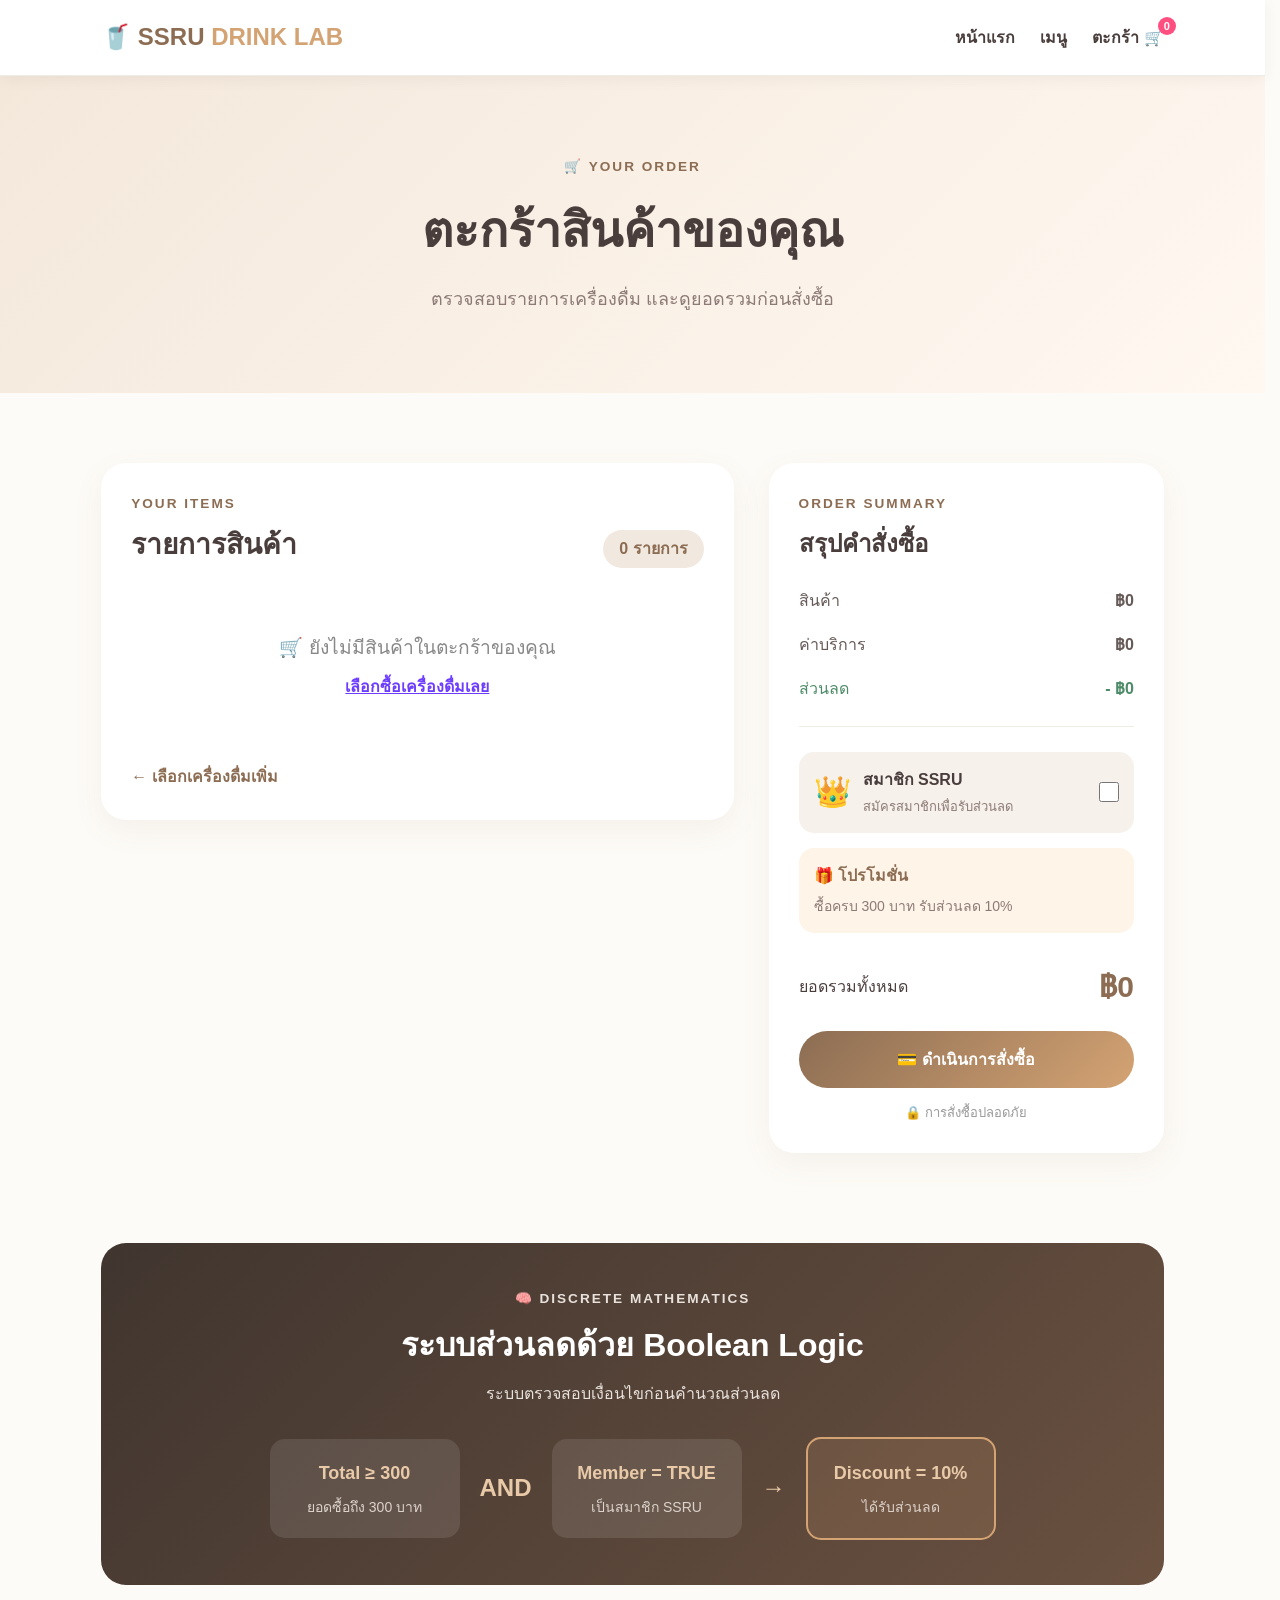
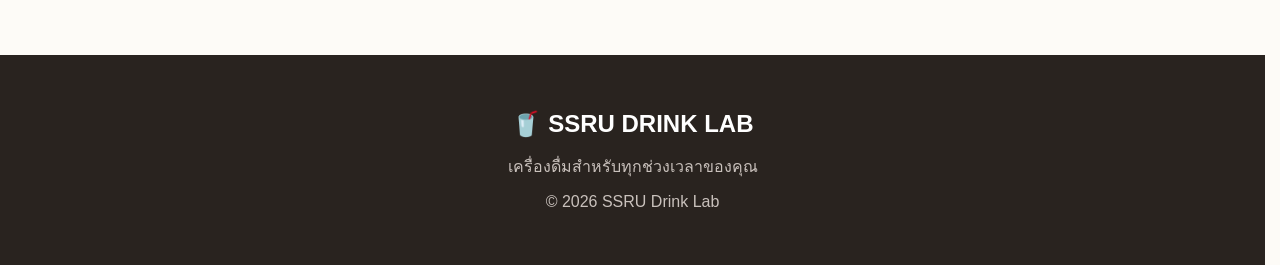
==== cart.html @ c2fee640 "first commit" ====
<!DOCTYPE html>
<html lang="th">

<head>
    <meta charset="UTF-8">
    <meta name="viewport" content="width=device-width, initial-scale=1.0">

    <title>SSRU Drink Lab</title>

    <link rel="stylesheet" href="style.css">
</head>

<body>



    <header class="navbar">

        <div class="logo">
            🥤 SSRU <span>DRINK LAB</span>
        </div>

        <nav>
            <a href="index.html">หน้าแรก</a>
            <a href="products.html">เมนู</a>

            <div class="cart-wrapper">
                <a href="cart.html">ตะกร้า 🛒</a>
                <span id="cartBadge" class="cart-badge">0</span>
            </div>
            </div>
        </nav>

    </header>


    <main>

        <section class="cart-hero">

            <p class="section-label">🛒 YOUR ORDER</p>

            <h1>ตะกร้าสินค้าของคุณ</h1>

            <p>
                ตรวจสอบรายการเครื่องดื่ม
                และดูยอดรวมก่อนสั่งซื้อ
            </p>

        </section>


        <section class="cart-section">

            <div class="cart-layout">


                <!-- CART ITEMS -->

                <div class="cart-items">

                    <div class="cart-title">

                        <div>
                            <p class="section-label">YOUR ITEMS</p>
                            <h2>รายการสินค้า</h2>
                        </div>

                        <span id="cartCount">
                            2 รายการ
                        </span>

                    </div>



                    <div id="cartItems"></div>





                    <!-- ADD MORE -->

                    <a href="products.html" class="continue-shopping">
                        ← เลือกเครื่องดื่มเพิ่ม
                    </a>

                </div>


                <!-- ORDER SUMMARY -->

                <aside class="order-summary">

                    <p class="section-label">
                        ORDER SUMMARY
                    </p>

                    <h2>สรุปคำสั่งซื้อ</h2>


                    <div class="summary-row">

                        <span>สินค้า</span>

                        <strong id="subtotal">
                            ฿0
                        </strong>

                    </div>


                    <div class="summary-row">

                        <span>ค่าบริการ</span>

                        <strong>
                            ฿0
                        </strong>

                    </div>


                    <div class="summary-row discount">

                        <span>ส่วนลด</span>

                        <strong id="discount">
                            - ฿0
                        </strong>

                    </div>


                    <hr>


                    <!-- MEMBER -->

                    <div class="member-box">

                        <span>👑</span>

                        <div>

                            <strong>
                                สมาชิก SSRU
                            </strong>

                            <p>
                                สมัครสมาชิกเพื่อรับส่วนลด
                            </p>

                        </div>

                        <input type="checkbox" id="memberCheck" onchange="saveMemberStatus(); renderCart()">

                    </div>


                    <!-- PROMOTION -->

                    <div class="promo-box">

                        <strong>
                            🎁 โปรโมชั่น
                        </strong>

                        <p>
                            ซื้อครบ 300 บาท
                            รับส่วนลด 10%
                        </p>

                    </div>


                    <div class="total-row">

                        <span>ยอดรวมทั้งหมด</span>

                        <strong id="total">
                            ฿0
                        </strong>

                    </div>


                    <button class="checkout-btn">
                        💳 ดำเนินการสั่งซื้อ
                    </button>


                    <p class="secure-text">
                        🔒 การสั่งซื้อปลอดภัย
                    </p>

                </aside>

            </div>

        </section>


        <!-- LOGIC EXPLANATION -->

        <section class="logic-box cart-logic">

            <p class="section-label">
                🧠 DISCRETE MATHEMATICS
            </p>

            <h2>
                ระบบส่วนลดด้วย Boolean Logic
            </h2>

            <p>
                ระบบตรวจสอบเงื่อนไขก่อนคำนวณส่วนลด
            </p>


            <div class="condition">

                <div>
                    <strong>
                        Total ≥ 300
                    </strong>

                    <p>
                        ยอดซื้อถึง 300 บาท
                    </p>
                </div>


                <span>AND</span>


                <div>
                    <strong>
                        Member = TRUE
                    </strong>

                    <p>
                        เป็นสมาชิก SSRU
                    </p>
                </div>


                <span>→</span>


                <div class="result">

                    <strong>
                        Discount = 10%
                    </strong>

                    <p>
                        ได้รับส่วนลด
                    </p>

                </div>

            </div>

        </section>

    </main>


    <footer>

        <h2>🥤 SSRU DRINK LAB</h2>

        <p>
            เครื่องดื่มสำหรับทุกช่วงเวลาของคุณ
        </p>

        <p>
            © 2026 SSRU Drink Lab
        </p>

    </footer>
    <script src="script.js"></script>



</body>

</html>
---- style.css ----
/* =========================================================
   SSRU DRINK LAB
   COMPLETE STYLE - 3 PAGES
   index.html / products.html / cart.html
   ========================================================= */

/* ===== GOOGLE FONT ===== */



/* =========================================================
   GLOBAL
   ========================================================= */

:root {
    --primary: #8C6D53;
    --primary-dark: #5C432E;
    --accent: #D4A373;

    --bg-main: #FDFBF7;
    --bg-card: #FFFFFF;

    --text-main: #4A3E3D;
    --text-muted: #8C7A76;

    --border-color: #EFECE6;

    --shadow: 0 10px 30px rgba(140, 109, 83, 0.08);
}


/* =========================================================
   PAGE SIZE & SCROLLBAR
   ========================================================= */

html {
    width: 100%;
    min-height: 100%;
    overflow-y: scroll;
    scrollbar-gutter: stable;
}


/* =========================================================
   RESET
   ========================================================= */

* {
    box-sizing: border-box;
    margin: 0;
    padding: 0;
}


body {
    width: 100%;
    min-height: 100%;

    font-family: Tahoma, sans-serif;
    background: var(--bg-main);
    color: var(--text-main);
    line-height: 1.6;

}


img {
    max-width: 100%;
}


a {
    color: inherit;
}


button,
input {
    font-family: inherit;
}


/* =========================================================
   NAVBAR
   ========================================================= */

.navbar {
    width: 100%;
    min-height: 76px;
    box-sizing: border-box;

    display: flex;
    justify-content: space-between;
    align-items: center;

    padding: 18px 8%;

    background: #FFFFFF;

    position: sticky;
    top: 0;
    z-index: 100;

    border-bottom: 1px solid var(--border-color);

    box-shadow: 0 3px 15px rgba(0, 0, 0, 0.05);
}

.logo {
    font-size: 24px;
    font-weight: 700;
    color: var(--primary);
    white-space: nowrap;
}


.logo span {
    color: var(--accent);
}


.navbar nav {
    display: flex;
    align-items: center;
    gap: 25px;
}


.navbar nav a {
    color: var(--text-main);
    text-decoration: none;
    font-weight: 600;
    transition: 0.25s ease;
}


.navbar nav a:hover {
    color: var(--primary);
}


/* =========================================================
   COMMON TEXT
   ========================================================= */

.small-title,
.section-label {
    color: var(--primary);
    font-weight: 700;
    letter-spacing: 2px;
    font-size: 0.85rem;
    text-transform: uppercase;
}


.section-heading {
    display: flex;
    justify-content: space-between;
    align-items: center;
    gap: 20px;
    margin-bottom: 1.5rem;
}


.section-heading div {
    display: flex;
    flex-direction: column;
}


.section-heading h2 {
    font-size: 1.8rem;
    font-weight: 700;
    margin: 0;
}


.section-heading p {
    font-size: 1rem;
    color: var(--text-muted);
    margin: 0;
}


.section-heading strong {
    color: var(--text-main);
}


.section-heading a {
    color: var(--primary);
    text-decoration: none;
    font-weight: 700;
}


/* =========================================================
   HOME - HERO
   ========================================================= */

.hero {
    width: 100%;
    min-height: 500px;

    padding: 80px 8%;

    display: flex;
    align-items: center;
    justify-content: space-between;

    background: linear-gradient(
        135deg,
        #F4E8DB,
        #FFF8F1
    );
}
.hero {
    background-image: url('images/banner-drink.png');
    background-size: cover;
    background-position: center;
    background-repeat: no-repeat;

    /* CSS เดิมของ .hero ที่มีอยู่แล้ว */
}

.hero-text {
    max-width: 650px;
}


.hero h1 {
    font-size: 60px;
    line-height: 1.35;
    margin: 20px 0;
}


.hero h1 span {
    color: var(--primary);
}


.hero-text > p {
    font-size: 18px;
    line-height: 1.7;
    color: var(--text-muted);
}


/* =========================================================
   HERO BUTTONS
   ========================================================= */

.hero-buttons {
    display: flex;
    gap: 15px;
    margin-top: 30px;
}


.btn-primary,
.btn-secondary {
    padding: 14px 25px;
    border-radius: 30px;

    text-decoration: none;
    font-weight: 700;

    transition: 0.25s ease;
}


.btn-primary {
    background: var(--primary);
    color: white;
}


.btn-secondary {
    background: white;
    color: var(--primary);
    border: 2px solid var(--primary);
}


.btn-primary:hover,
.btn-secondary:hover {
    transform: translateY(-3px);
}


/* =========================================================
   SPECIAL
   ========================================================= */

.special,
.categories,
.best-sellers {
    padding: 70px 8%;
}


.special {
    text-align: center;
}


.special h2,
.categories h2,
.best-sellers h2 {
    font-size: 36px;
    margin: 10px 0 35px;
}


.special-grid {
    display: grid;
    grid-template-columns: repeat(3, 1fr);
    gap: 25px;
}


.special-card {
    padding: 30px;
    border-radius: 20px;
    text-align: left;
}


.special-card span {
    font-size: 40px;
}


.special-card h3 {
    margin: 15px 0 8px;
    font-size: 24px;
}


/* =========================================================
   COLOR UTILITIES
   ========================================================= */

.pink {
    background: #FCE4EC;
}


.orange {
    background: #FBE8D5;
}


.green {
    background: #E1F3E7;
}


.purple {
    background: #F1E8DF;
}


.brown {
    background: #EAD8CA;
}


.blue {
    background: #E5EFF5;
}


.beige {
    background: #FEF5E7;
}


.light-green {
    background: #E8F5E9;
}


.light-blue {
    background: #E3F2FD;
}


.orange-yellow {
    background: #FFF8E1;
}


.peach {
    background: #FFF3E0;
}


/* =========================================================
   CATEGORIES
   ========================================================= */

.categories {
    background: #FFFFFF;
    text-align: center;
}


.category-grid {
    display: grid;
    grid-template-columns: repeat(5, 1fr);
    gap: 20px;
}


.category-card {
    padding: 25px;

    border-radius: 18px;

    background: #F7F1EB;

    font-size: 35px;

    transition: 0.25s ease;
    cursor: pointer;
}


.category-card span {
    display: block;
    margin-top: 10px;

    font-size: 17px;
    font-weight: 700;
}


.category-card:hover {
    transform: translateY(-8px);
    background: #EFE2D5;
}


/* =========================================================
   PRODUCTS HERO
   ========================================================= */

.products-hero {
    width: 100%;

    padding: 80px 8%;

    text-align: center;

    background: linear-gradient(
        135deg,
        #F4E8DB,
        #FFF8F1
    );
}


.products-hero h1 {
    font-size: 48px;
    margin: 15px 0;
}


.products-hero > p:last-child {
    color: var(--text-muted);
    font-size: 18px;
}


/* =========================================================
   MENU TOOLS
   ========================================================= */

.menu-tools {
    padding: 40px 8%;
    background: #FFFFFF;
}


.search-box {
    max-width: 650px;

    margin: auto;

    display: flex;
    align-items: center;

    gap: 10px;

    padding: 15px 20px;

    border: 2px solid var(--border-color);
    border-radius: 40px;

    box-shadow: 0 5px 20px rgba(0, 0, 0, 0.04);
}


.search-box input {
    width: 100%;

    border: none;
    outline: none;

    font-size: 16px;
    font-family: inherit;

    color: var(--text-main);
}


.filter-section {
    margin-top: 35px;
    text-align: center;
}


.filter-section > p {
    font-weight: 700;
    margin-bottom: 15px;
}


.filter-buttons {
    display: flex;
    justify-content: center;
    gap: 10px;
    flex-wrap: wrap;

    margin-top: 25px;
}


.filter-buttons button {
    padding: 10px 18px;

    border: 2px solid var(--border-color);
    background: #FFFFFF;

    color: var(--text-main);

    border-radius: 25px;

    cursor: pointer;

    font-family: inherit;
    font-weight: 700;

    transition: 0.25s ease;
}


.filter-buttons button:hover {
    background: var(--primary);
    color: white;
    border-color: var(--primary);
}


/* =========================================================
   PRODUCT SECTION
   ========================================================= */

.product-section {
    width: 100%;
    padding: 70px 8%;
}


.product-grid,
.drink-grid {
    display: grid;

    grid-template-columns: repeat(4, minmax(0, 1fr));

    gap: 20px;

    width: 100%;
}


/* =========================================================
   SHOP CARD / DRINK CARD
   ========================================================= */

.shop-card,
.drink-card {
    width: 100%;

    border-radius: 20px;

    background: #FFFFFF;

    overflow: hidden;

    box-shadow: var(--shadow);

    transition:
        transform 0.25s ease,
        box-shadow 0.25s ease;
}


.shop-card:hover,
.drink-card:hover {
    transform: translateY(-5px);

    box-shadow:
        0 12px 30px rgba(140, 109, 83, 0.14);
}


/* =========================================================
   PRODUCT IMAGE
   ========================================================= */

.shop-image,
.drink-image {
    position: relative;

    width: 100%;
    height: 180px;

    overflow: hidden;

    display: flex;
    justify-content: center;
    align-items: center;

    font-size: 80px;
}


.product-img,
.shop-image img {
    width: 100%;
    height: 100%;

    object-fit: cover;

    display: block;
}


/* =========================================================
   BADGES
   ========================================================= */

.badge,
.shop-image .badge {
    position: absolute;

    top: 10px;
    right: 10px;

    padding: 5px 12px;

    border-radius: 15px;

    font-size: 0.7rem;
    font-weight: 700;

    color: white;

    text-transform: uppercase;

    z-index: 2;
}


.badge.best {
    background: var(--primary);
}


.badge.hot {
    background: #D97757;
}


.badge.new {
    background: #7BA7A0;
}


/* =========================================================
   PRODUCT INFO
   ========================================================= */

.shop-info,
.drink-info {
    padding: 1rem;
}


.product-category {
    font-size: 0.8rem;

    font-weight: 700;

    color: var(--primary);

    margin-bottom: 0.3rem;
}


.shop-info h3,
.drink-info h3 {
    font-size: 1.2rem;

    font-weight: 700;

    margin: 0;

    color: var(--text-main);
}


.shop-info p,
.drink-info p {
    font-size: 0.9rem;

    color: var(--text-muted);

    margin: 0.3rem 0 1rem 0;

    line-height: 1.4;
}


.shop-bottom,
.drink-bottom {
    display: flex;

    justify-content: space-between;
    align-items: center;

    margin-top: 1rem;
}


.shop-bottom strong,
.drink-bottom strong {
    font-size: 1.2rem;

    font-weight: 700;

    color: var(--primary-dark);
}


.shop-bottom button,
.drink-bottom button {
    background: var(--primary);

    color: white;

    border: none;

    padding: 8px 18px;

    border-radius: 20px;

    font-size: 0.9rem;
    font-weight: 700;

    cursor: pointer;

    font-family: inherit;

    transition: 0.25s ease;
}


.shop-bottom button:hover,
.drink-bottom button:hover {
    background: var(--primary-dark);

    transform: scale(1.03);
}


/* =========================================================
   CART HERO
   ========================================================= */

.cart-hero {
    width: 100%;

    padding: 80px 8%;

    text-align: center;

    background: linear-gradient(
        135deg,
        #F4E8DB,
        #FFF8F1
    );
}


.cart-hero h1 {
    font-size: 48px;
    margin: 15px 0;
}


.cart-hero > p:last-child {
    color: var(--text-muted);
    font-size: 18px;
}


/* =========================================================
   CART SECTION
   ========================================================= */

.cart-section {
    width: 100%;
    padding: 70px 8%;
}


.cart-layout {
    display: grid;

    grid-template-columns: minmax(0, 1.6fr) minmax(320px, 1fr);

    gap: 35px;

    align-items: start;

    width: 100%;
}


/* =========================================================
   CART ITEMS
   ========================================================= */

.cart-items {
    width: 100%;

    background: #FFFFFF;

    padding: 30px;

    border-radius: 25px;

    box-shadow: var(--shadow);
}


.cart-title {
    display: flex;

    justify-content: space-between;
    align-items: flex-end;

    gap: 20px;

    margin-bottom: 25px;
}


.cart-title h2 {
    margin-top: 8px;
    font-size: 28px;
}


.cart-title > span {
    color: var(--text-muted);
}


#cartCount {
    background: #F1E8DF;

    color: var(--primary);

    padding: 6px 16px;

    border-radius: 20px;

    font-weight: 700;

    white-space: nowrap;
}


/* =========================================================
   CART ITEM
   ========================================================= */

.cart-item {
    display: grid;

    grid-template-columns: 100px minmax(0, 1fr) auto;

    gap: 20px;

    align-items: center;

    padding: 20px 0;

    border-bottom: 1px solid var(--border-color);
}


.cart-product-image {
    width: 100px;
    height: 100px;

    border-radius: 18px;

    display: flex;

    align-items: center;
    justify-content: center;

    overflow: hidden;

    font-size: 50px;
}


.cart-product-image img {
    width: 100%;
    height: 100%;

    object-fit: cover;

    display: block;
}


.cart-product-info {
    min-width: 0;
}


.cart-product-info h3 {
    margin: 7px 0;
    font-size: 20px;
}


.cart-product-info > p:not(.product-category) {
    color: var(--text-muted);

    margin-bottom: 12px;
}


/* =========================================================
   QUANTITY
   ========================================================= */

.quantity {
    display: flex;

    align-items: center;

    gap: 12px;
}


.quantity button {
    width: 30px;
    height: 30px;

    border: none;

    border-radius: 50%;

    background: #F1E8DF;

    color: var(--primary);

    font-size: 18px;

    cursor: pointer;

    font-weight: 700;

    transition: 0.2s;
}


.quantity button:hover {
    background: var(--primary);

    color: white;
}


.quantity span {
    font-weight: 700;
}


.cart-price {
    color: var(--primary);

    font-size: 22px;

    font-weight: 700;

    white-space: nowrap;
}


.continue-shopping {
    display: inline-block;

    margin-top: 25px;

    color: var(--primary);

    text-decoration: none;

    font-weight: 700;
}


/* =========================================================
   ORDER SUMMARY
   ========================================================= */

.order-summary {
    width: 100%;

    background: #FFFFFF;

    padding: 30px;

    border-radius: 25px;

    box-shadow: var(--shadow);

    position: sticky;

    top: 100px;
}


.order-summary h2 {
    margin: 10px 0 25px;

    font-size: 24px;
}


.summary-row {
    display: flex;

    justify-content: space-between;

    gap: 20px;

    margin: 18px 0;

    color: #655A57;
}


.summary-row.discount {
    color: #4E8B68;
}


.order-summary hr {
    border: none;

    border-top: 1px solid var(--border-color);

    margin: 25px 0;
}


/* =========================================================
   MEMBER BOX
   ========================================================= */

.member-box {
    display: flex;

    align-items: center;

    gap: 12px;

    padding: 15px;

    background: #F7F1EB;

    border-radius: 15px;
}


.member-box > span {
    font-size: 30px;
}


.member-box div {
    flex: 1;
}


.member-box p {
    color: var(--text-muted);

    font-size: 13px;

    margin-top: 4px;
}


.member-box input[type="checkbox"] {
    width: 20px;
    height: 20px;

    cursor: pointer;
}


/* =========================================================
   PROMOTION
   ========================================================= */

.promo-box {
    margin-top: 15px;

    padding: 15px;

    border-radius: 15px;

    background: #FFF4E8;
}


.promo-box strong {
    color: var(--primary);
}


.promo-box p {
    margin-top: 7px;

    color: var(--text-muted);

    font-size: 14px;
}


/* =========================================================
   TOTAL
   ========================================================= */

.total-row {
    display: flex;

    justify-content: space-between;
    align-items: center;

    gap: 20px;

    margin: 30px 0 20px;
}


.total-row strong {
    font-size: 30px;

    color: var(--primary);
}


/* =========================================================
   CHECKOUT
   ========================================================= */

.checkout-btn {
    width: 100%;

    padding: 16px;

    border: none;

    border-radius: 30px;

    background: linear-gradient(
        135deg,
        var(--primary),
        var(--accent)
    );

    color: white;

    font-size: 16px;

    font-weight: 700;

    cursor: pointer;

    font-family: inherit;

    transition: 0.25s ease;
}


.checkout-btn:hover {
    transform: translateY(-3px);

    box-shadow:
        0 10px 25px rgba(140, 109, 83, 0.25);
}


.secure-text {
    text-align: center;

    color: #999;

    font-size: 13px;

    margin-top: 15px;
}


/* =========================================================
   LOGIC BOX
   ========================================================= */

.logic-box,
.cart-logic {
    margin: 20px 8% 70px;

    padding: 45px;

    border-radius: 25px;

    background: linear-gradient(
        135deg,
        #40352F,
        #6A5140
    );

    color: white;

    text-align: center;
}


.logic-box h2,
.cart-logic h2 {
    font-size: 32px;

    margin: 10px 0;
}


.logic-box > p,
.cart-logic > p {
    color: #E9E2DC;
}


.condition,
.logic-example {
    display: flex;

    justify-content: center;
    align-items: center;

    gap: 20px;

    margin-top: 30px;

    flex-wrap: wrap;
}


.condition > div,
.logic-example div {
    min-width: 190px;

    padding: 20px;

    border-radius: 15px;

    background: rgba(255, 255, 255, 0.1);
}


.condition strong,
.logic-example strong {
    color: #E8C9A8;

    font-size: 18px;
}


.condition p,
.logic-example p {
    margin-top: 8px;

    color: #DDD3CC;

    font-size: 14px;
}


.condition > span,
.logic-example > span {
    font-weight: 700;

    font-size: 24px;

    color: #E8C9A8;
}


.condition .result,
.logic-example .result {
    border: 2px solid #D4A373;

    background: rgba(212, 163, 115, 0.15);
}


/* =========================================================
   SMART FILTER BUTTON
   ========================================================= */

#setIntersectionBtn {
    background: linear-gradient(
        135deg,
        var(--primary),
        var(--accent)
    );

    color: #FFFFFF;

    border: none;

    padding: 12px 28px;

    font-size: 0.95rem;

    font-weight: 700;

    font-family: inherit;

    border-radius: 50px;

    cursor: pointer;

    margin-top: 24px;

    box-shadow:
        0 4px 15px rgba(140, 109, 83, 0.25);

    transition: all 0.25s ease;

    display: inline-flex;

    align-items: center;

    justify-content: center;

    gap: 8px;
}


#setIntersectionBtn:hover {
    background: linear-gradient(
        135deg,
        var(--primary-dark),
        var(--primary)
    );

    transform: translateY(-2px);

    box-shadow:
        0 8px 22px rgba(140, 109, 83, 0.3);
}


#setIntersectionBtn:active {
    transform: translateY(0);
}


/* =========================================================
   FEATURES
   ========================================================= */

.features {
    display: grid;

    grid-template-columns: repeat(3, 1fr);

    gap: 30px;

    padding: 60px 8%;

    background: #40352F;

    color: white;

    text-align: center;
}


.features span {
    font-size: 40px;
}


.features h3 {
    margin: 15px 0 8px;
}


/* =========================================================
   FOOTER
   ========================================================= */

footer {
    width: 100%;

    padding: 50px 8%;

    background: #29231F;

    color: white;

    text-align: center;
}


footer p {
    margin-top: 10px;

    color: #C9C1BC;
}


/* =========================================================
   TOAST
   ========================================================= */

.custom-toast {
    position: fixed;

    bottom: 30px;
    right: 30px;

    background: #40352F;

    color: #FFFFFF;

    padding: 12px 24px;

    border-radius: 12px;

    box-shadow:
        0 10px 30px rgba(0, 0, 0, 0.2);

    font-family: Tahoma, sans-serif; 

    font-size: 0.95rem;

    z-index: 9999;

    opacity: 0;

    transform: translateY(20px);

    transition: all 0.3s ease;

    border-left: 5px solid var(--accent);
}


.custom-toast.show {
    opacity: 1;

    transform: translateY(0);
}


@keyframes fadeIn {
    from {
        opacity: 0;
        transform: translateY(5px);
    }

    to {
        opacity: 1;
        transform: translateY(0);
    }
}


/* =========================================================
   RESPONSIVE
   ========================================================= */

@media (max-width: 1100px) {

    .product-grid,
    .drink-grid {
        grid-template-columns: repeat(3, minmax(0, 1fr));
    }

}


@media (max-width: 850px) {

    .cart-layout {
        grid-template-columns: 1fr;
    }


    .order-summary {
        position: static;
    }


    .hero {
        flex-direction: column;

        text-align: center;

        gap: 40px;
    }


    .hero-buttons {
        justify-content: center;
    }


    .category-grid {
        grid-template-columns: repeat(3, 1fr);
    }


    .product-grid,
    .drink-grid {
        grid-template-columns: repeat(2, minmax(0, 1fr));
    }

}


@media (max-width: 768px) {

    .special-grid,
    .features {
        grid-template-columns: 1fr;
    }


    .cart-item {
        grid-template-columns: 80px minmax(0, 1fr);
    }


    .cart-product-image {
        width: 80px;
        height: 80px;
    }


    .cart-price {
        grid-column: 2;
    }


    .logic-box,
    .cart-logic {
        margin-left: 4%;
        margin-right: 4%;
        padding: 30px 20px;
    }

}


@media (max-width: 600px) {

    .navbar {
        flex-direction: column;

        gap: 15px;

        padding: 15px 5%;
    }


    .navbar nav {
        gap: 12px;
    }


    .hero,
    .products-hero,
    .cart-hero {
        padding: 60px 5%;
    }


    .hero h1 {
        font-size: 40px;
    }


    .products-hero h1,
    .cart-hero h1 {
        font-size: 32px;
    }


    .special,
    .categories,
    .best-sellers,
    .product-section,
    .cart-section {
        padding-left: 5%;
        padding-right: 5%;
    }


    .product-grid,
    .drink-grid {
        grid-template-columns: 1fr;
    }


    .category-grid {
        grid-template-columns: repeat(2, 1fr);
    }


    .section-heading {
        align-items: flex-start;

        flex-direction: column;
    }


    .cart-title {
        align-items: flex-start;

        flex-direction: column;
    }


    .cart-items,
    .order-summary {
        padding: 20px;
    }


    .cart-item {
        grid-template-columns: 70px minmax(0, 1fr);
        gap: 15px;
    }


    .cart-product-image {
        width: 70px;
        height: 70px;
    }


    .cart-price {
        grid-column: 2;
    }


    .logic-box,
    .cart-logic {
        margin-left: 4%;
        margin-right: 4%;

        padding: 25px 15px;
    }


    .logic-box h2,
    .cart-logic h2 {
        font-size: 25px;
    }

}
.cart-wrapper {
    position: relative;
    display: inline-block;
}

.cart-badge {
    position: absolute;
    top: -8px;
    right: -12px;
    width: 18px;
    height: 18px;
    background: #ff4f81;
    color: white;
    border-radius: 50%;
    font-family: Arial, sans-serif;
    font-size: 11px;
    font-weight: bold;
    line-height: 18px;
    text-align: center;
    padding: 0;
    margin: 0;
    pointer-events: none;
}
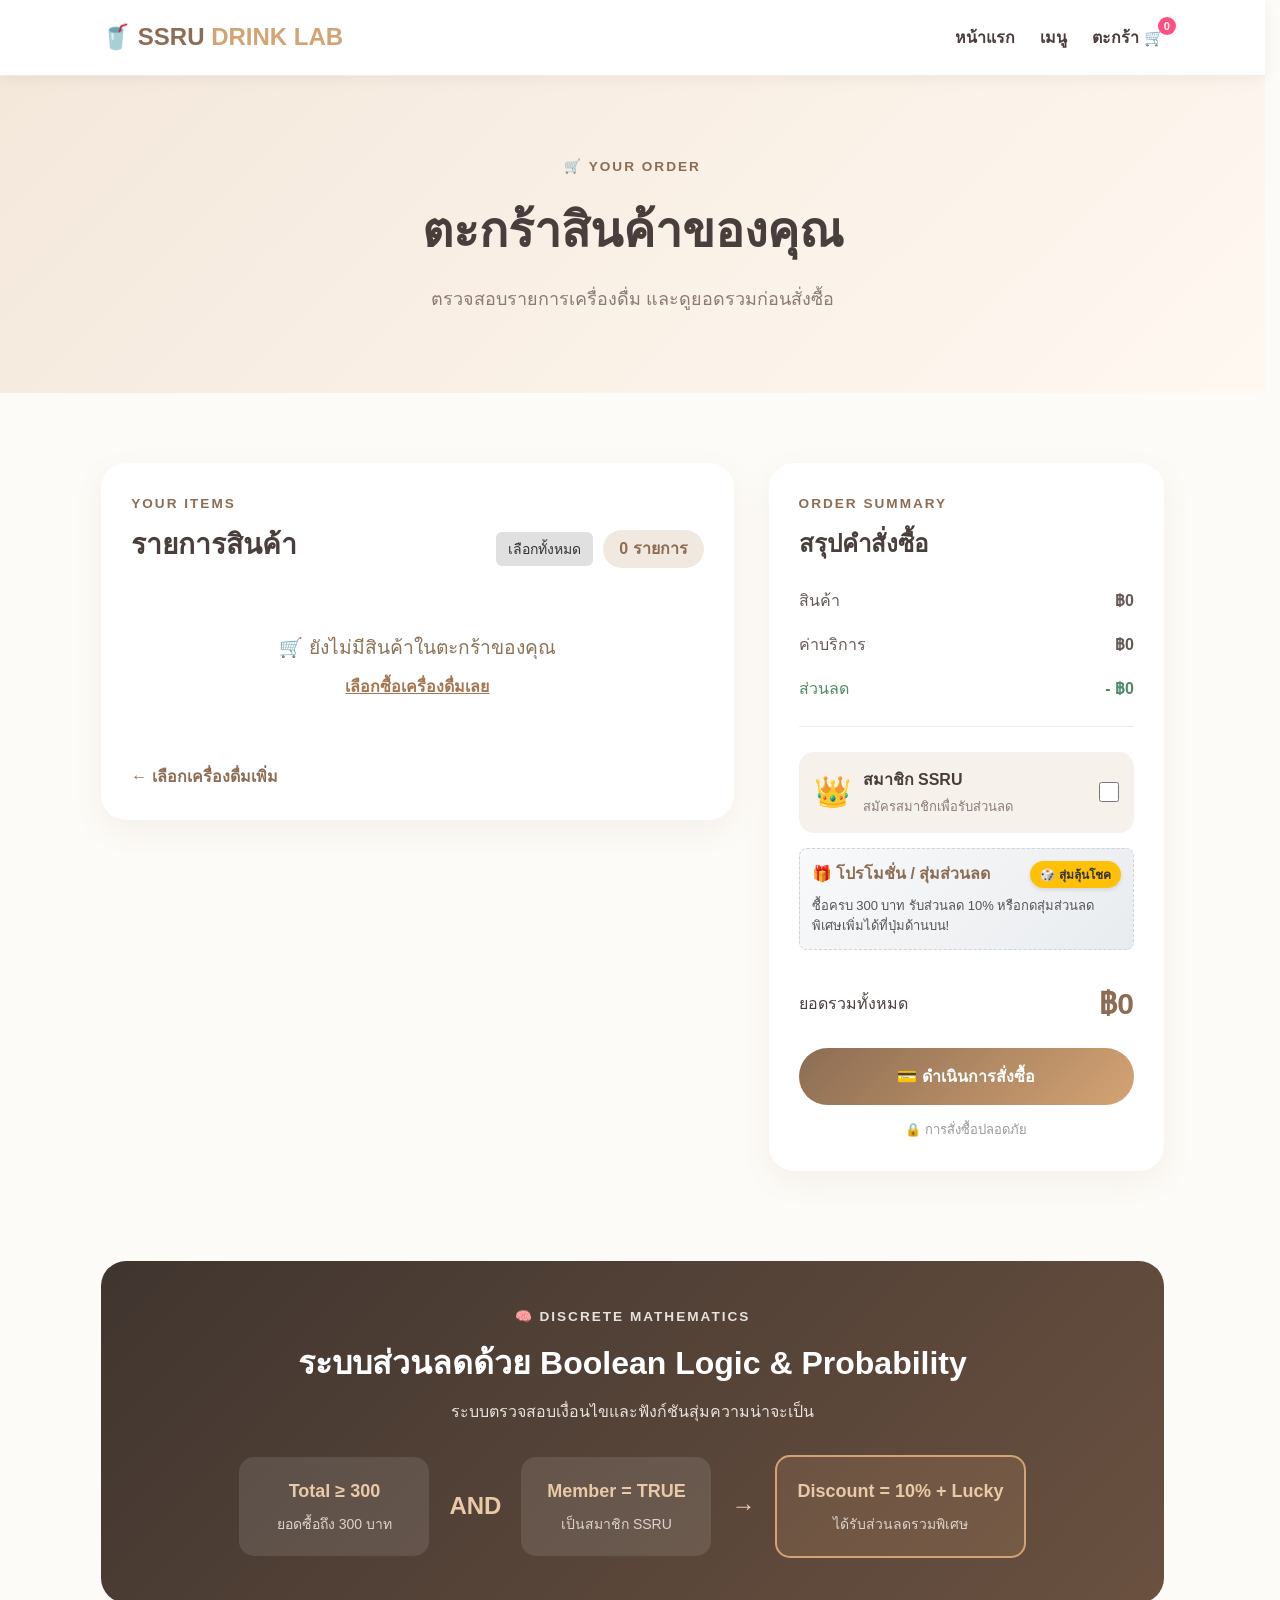
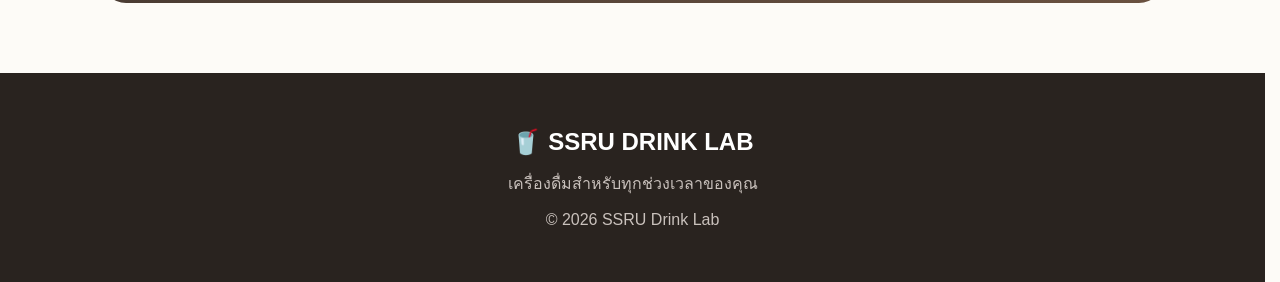
==== commit 69e49d8b: "fix checkout clear cart and update full script" ====
--- a/cart.html
+++ b/cart.html
@@ -4,287 +4,199 @@
 <head>
     <meta charset="UTF-8">
     <meta name="viewport" content="width=device-width, initial-scale=1.0">
-
     <title>SSRU Drink Lab</title>
-
     <link rel="stylesheet" href="style.css">
 </head>
 
 <body>
 
-
-
     <header class="navbar">
-
         <div class="logo">
             🥤 SSRU <span>DRINK LAB</span>
         </div>
-
         <nav>
             <a href="index.html">หน้าแรก</a>
             <a href="products.html">เมนู</a>
-
             <div class="cart-wrapper">
                 <a href="cart.html">ตะกร้า 🛒</a>
                 <span id="cartBadge" class="cart-badge">0</span>
             </div>
-            </div>
         </nav>
-
     </header>
 
-
     <main>
 
         <section class="cart-hero">
-
             <p class="section-label">🛒 YOUR ORDER</p>
-
             <h1>ตะกร้าสินค้าของคุณ</h1>
-
             <p>
                 ตรวจสอบรายการเครื่องดื่ม
                 และดูยอดรวมก่อนสั่งซื้อ
             </p>
-
         </section>
 
-
         <section class="cart-section">
-
             <div class="cart-layout">
 
-
                 <!-- CART ITEMS -->
-
                 <div class="cart-items">
-
                     <div class="cart-title">
-
                         <div>
                             <p class="section-label">YOUR ITEMS</p>
                             <h2>รายการสินค้า</h2>
                         </div>
-
-                        <span id="cartCount">
-                            2 รายการ
-                        </span>
-
-                    </div>
-
-
+                        <div style="display: flex; align-items: center; gap: 10px;">
+                            <button type="button" id="selectAllBtn" onclick="toggleSelectAll()" class="select-all-btn" style="background: #e0e0e0; color: #333; border: none; padding: 6px 12px; border-radius: 6px; cursor: pointer; font-size: 14px;">
+                                เลือกทั้งหมด
+                            </button>
+                            <button id="deleteSelectedBtn" onclick="deleteSelectedItems()" class="delete-selected-btn" style="display: none; background: #ff5252; color: white; border: none; padding: 6px 12px; border-radius: 6px; cursor: pointer; font-size: 14px;">
+                                ลบที่เลือก
+                            </button>
+                            <span id="cartCount">
+                                2 รายการ
+                            </span>
+                        </div>
+                    </div>
 
                     <div id="cartItems"></div>
 
-
-
-
-
                     <!-- ADD MORE -->
-
                     <a href="products.html" class="continue-shopping">
                         ← เลือกเครื่องดื่มเพิ่ม
                     </a>
-
-                </div>
-
+                </div>
 
                 <!-- ORDER SUMMARY -->
-
                 <aside class="order-summary">
-
                     <p class="section-label">
                         ORDER SUMMARY
                     </p>
-
                     <h2>สรุปคำสั่งซื้อ</h2>
 
-
                     <div class="summary-row">
-
                         <span>สินค้า</span>
-
                         <strong id="subtotal">
                             ฿0
                         </strong>
-
-                    </div>
-
+                    </div>
 
                     <div class="summary-row">
-
                         <span>ค่าบริการ</span>
-
                         <strong>
                             ฿0
                         </strong>
-
-                    </div>
-
+                    </div>
 
                     <div class="summary-row discount">
-
                         <span>ส่วนลด</span>
-
                         <strong id="discount">
                             - ฿0
                         </strong>
-
-                    </div>
-
+                    </div>
 
                     <hr>
 
-
                     <!-- MEMBER -->
-
                     <div class="member-box">
-
                         <span>👑</span>
-
                         <div>
-
                             <strong>
                                 สมาชิก SSRU
                             </strong>
-
                             <p>
                                 สมัครสมาชิกเพื่อรับส่วนลด
                             </p>
-
-                        </div>
-
+                        </div>
                         <input type="checkbox" id="memberCheck" onchange="saveMemberStatus(); renderCart()">
-
-                    </div>
-
-
-                    <!-- PROMOTION -->
-
-                    <div class="promo-box">
-
-                        <strong>
-                            🎁 โปรโมชั่น
-                        </strong>
-
-                        <p>
-                            ซื้อครบ 300 บาท
-                            รับส่วนลด 10%
+                    </div>
+
+                    <!-- PROMOTION & LUCKY DRAW MINI GAME -->
+                    <div class="promo-box" style="background: linear-gradient(135deg, #f8f9fa 0%, #e9ecef 100%); border: 1px dashed #ced4da; border-radius: 8px; padding: 12px; margin-bottom: 15px;">
+                        <div style="display: flex; justify-content: space-between; align-items: center; margin-bottom: 8px;">
+                            <strong>🎁 โปรโมชั่น / สุ่มส่วนลด</strong>
+                            <button type="button" onclick="spinLuckyDiscount()" style="background: #ffc107; color: #333; border: none; padding: 4px 10px; border-radius: 20px; font-weight: bold; cursor: pointer; font-size: 12px; box-shadow: 0 2px 4px rgba(0,0,0,0.1);">
+                                🎲 สุ่มลุ้นโชค
+                            </button>
+                        </div>
+                        <p id="promoText" style="margin: 0; font-size: 13px; color: #555;">
+                            ซื้อครบ 300 บาท รับส่วนลด 10% หรือกดสุ่มส่วนลดพิเศษเพิ่มได้ที่ปุ่มด้านบน!
                         </p>
-
-                    </div>
-
+                    </div>
 
                     <div class="total-row">
-
                         <span>ยอดรวมทั้งหมด</span>
-
                         <strong id="total">
                             ฿0
                         </strong>
-
-                    </div>
-
+                    </div>
 
                     <button class="checkout-btn">
                         💳 ดำเนินการสั่งซื้อ
                     </button>
 
-
                     <p class="secure-text">
                         🔒 การสั่งซื้อปลอดภัย
                     </p>
-
                 </aside>
 
             </div>
-
         </section>
 
-
         <!-- LOGIC EXPLANATION -->
-
         <section class="logic-box cart-logic">
-
             <p class="section-label">
                 🧠 DISCRETE MATHEMATICS
             </p>
-
             <h2>
-                ระบบส่วนลดด้วย Boolean Logic
+                ระบบส่วนลดด้วย Boolean Logic & Probability
             </h2>
-
             <p>
-                ระบบตรวจสอบเงื่อนไขก่อนคำนวณส่วนลด
+                ระบบตรวจสอบเงื่อนไขและฟังก์ชันสุ่มความน่าจะเป็น
             </p>
-
-
             <div class="condition">
-
                 <div>
                     <strong>
                         Total ≥ 300
                     </strong>
-
                     <p>
                         ยอดซื้อถึง 300 บาท
                     </p>
                 </div>
-
-
                 <span>AND</span>
-
-
                 <div>
                     <strong>
                         Member = TRUE
                     </strong>
-
                     <p>
                         เป็นสมาชิก SSRU
                     </p>
                 </div>
-
-
                 <span>→</span>
-
-
                 <div class="result">
-
                     <strong>
-                        Discount = 10%
+                        Discount = 10% + Lucky
                     </strong>
-
                     <p>
-                        ได้รับส่วนลด
-                    </p>
-
-                </div>
-
+                        ได้รับส่วนลดรวมพิเศษ
+                    </p>
+                </div>
             </div>
-
         </section>
 
     </main>
 
-
     <footer>
-
         <h2>🥤 SSRU DRINK LAB</h2>
-
         <p>
             เครื่องดื่มสำหรับทุกช่วงเวลาของคุณ
         </p>
-
         <p>
             © 2026 SSRU Drink Lab
         </p>
-
     </footer>
+
     <script src="script.js"></script>
 
-
-
 </body>
 
 </html>
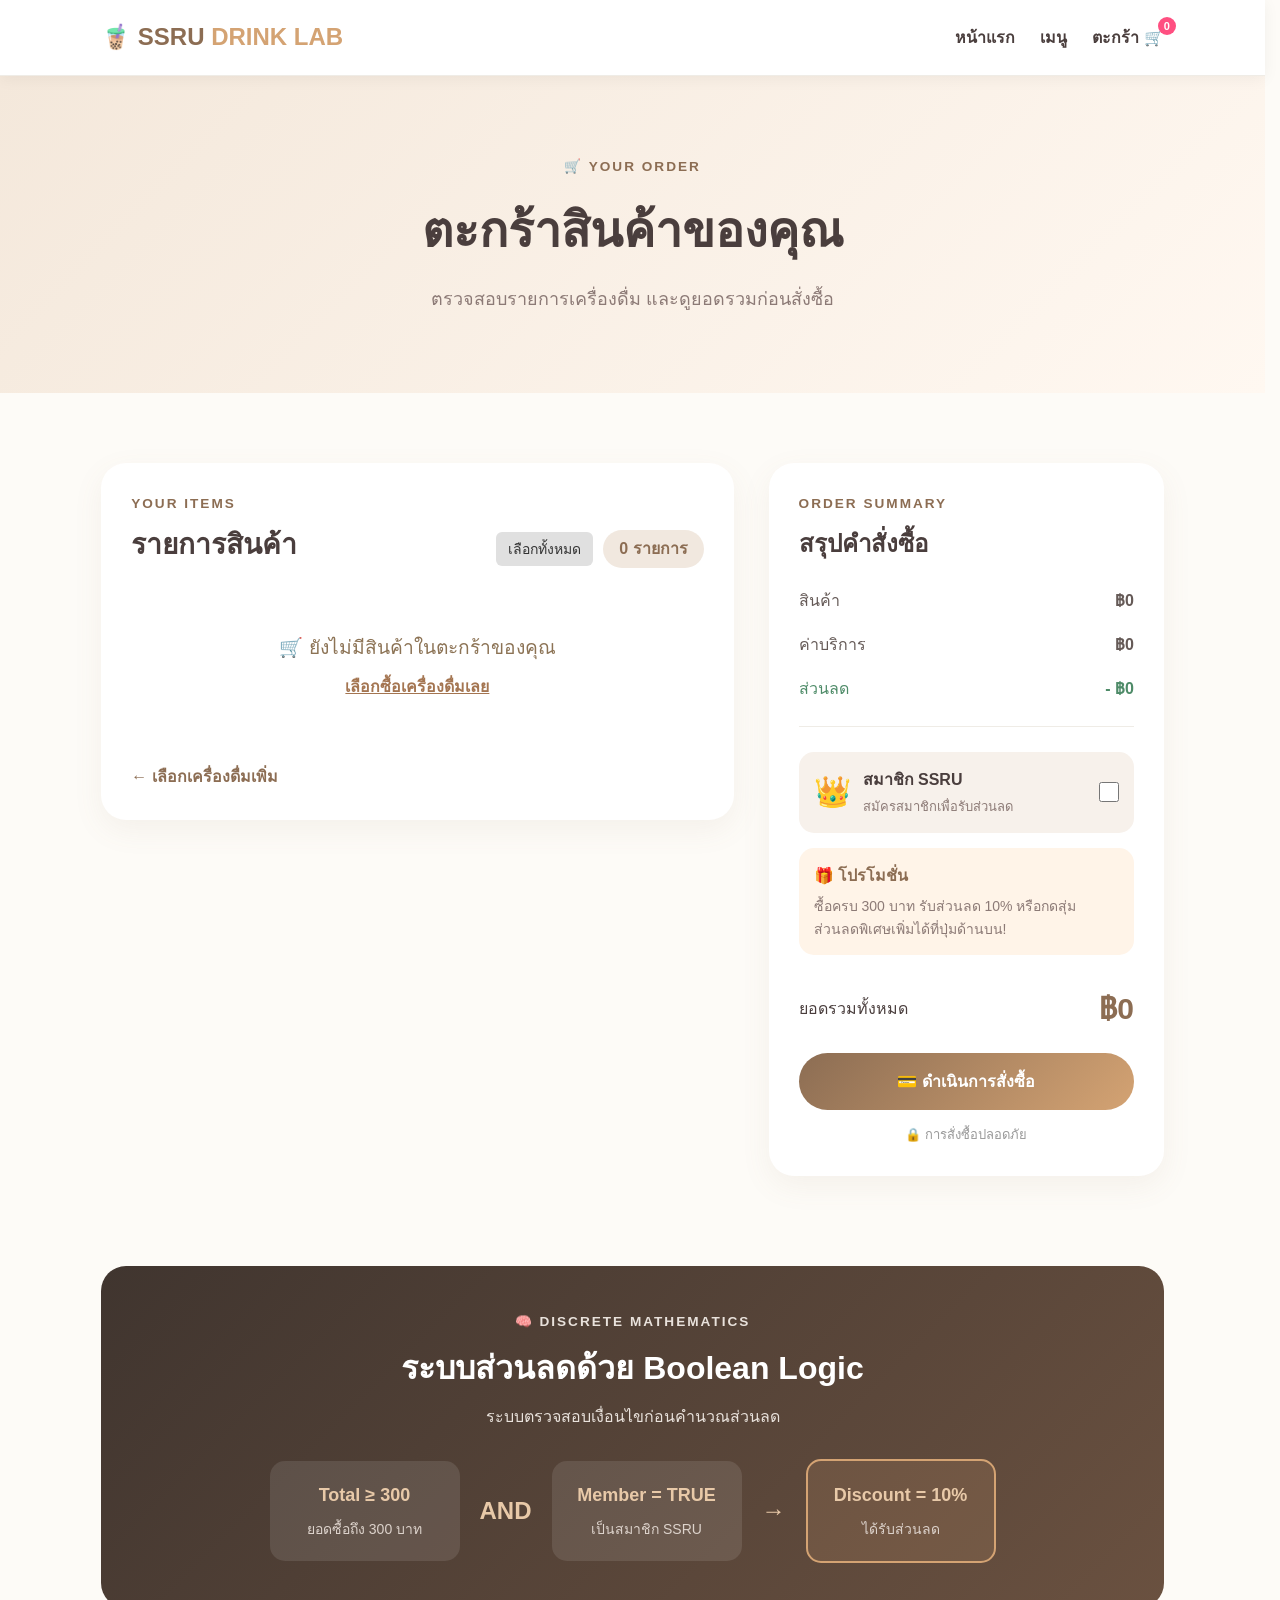
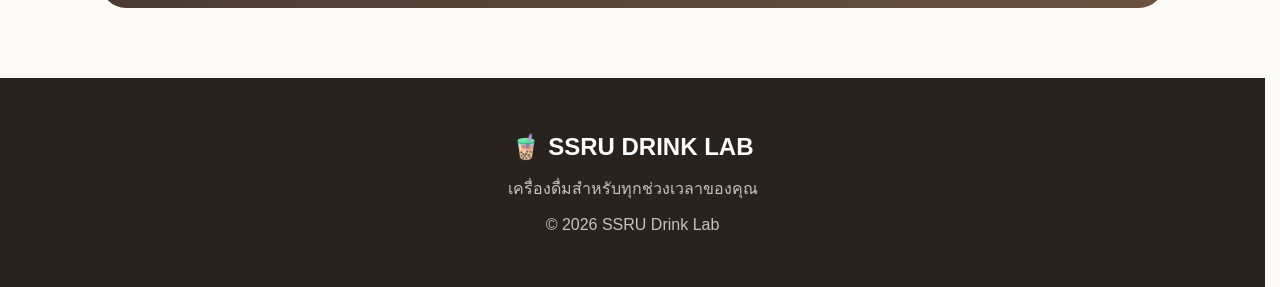
==== commit 4655e5eb: "update banner" ====
--- a/cart.html
+++ b/cart.html
@@ -4,51 +4,68 @@
 <head>
     <meta charset="UTF-8">
     <meta name="viewport" content="width=device-width, initial-scale=1.0">
+
     <title>SSRU Drink Lab</title>
+
     <link rel="stylesheet" href="style.css">
 </head>
 
 <body>
 
     <header class="navbar">
+
         <div class="logo">
-            🥤 SSRU <span>DRINK LAB</span>
+            🧋 SSRU <span>DRINK LAB</span>
         </div>
+
         <nav>
             <a href="index.html">หน้าแรก</a>
             <a href="products.html">เมนู</a>
+
             <div class="cart-wrapper">
                 <a href="cart.html">ตะกร้า 🛒</a>
                 <span id="cartBadge" class="cart-badge">0</span>
             </div>
         </nav>
+
     </header>
 
     <main>
 
         <section class="cart-hero">
+
             <p class="section-label">🛒 YOUR ORDER</p>
+
             <h1>ตะกร้าสินค้าของคุณ</h1>
+
             <p>
                 ตรวจสอบรายการเครื่องดื่ม
                 และดูยอดรวมก่อนสั่งซื้อ
             </p>
+
         </section>
 
         <section class="cart-section">
+
             <div class="cart-layout">
 
                 <!-- CART ITEMS -->
+
                 <div class="cart-items">
+
                     <div class="cart-title">
+
                         <div>
                             <p class="section-label">YOUR ITEMS</p>
                             <h2>รายการสินค้า</h2>
                         </div>
+
                         <div style="display: flex; align-items: center; gap: 10px;">
+                            <!-- เพิ่มปุ่มเลือกทั้งหมด -->
                             <button type="button" id="selectAllBtn" onclick="toggleSelectAll()" class="select-all-btn" style="background: #e0e0e0; color: #333; border: none; padding: 6px 12px; border-radius: 6px; cursor: pointer; font-size: 14px;">
                                 เลือกทั้งหมด
                             </button>
+
                             <button id="deleteSelectedBtn" onclick="deleteSelectedItems()" class="delete-selected-btn" style="display: none; background: #ff5252; color: white; border: none; padding: 6px 12px; border-radius: 6px; cursor: pointer; font-size: 14px;">
                                 ลบที่เลือก
                             </button>
@@ -56,78 +73,106 @@
                                 2 รายการ
                             </span>
                         </div>
+
                     </div>
 
                     <div id="cartItems"></div>
 
                     <!-- ADD MORE -->
+
                     <a href="products.html" class="continue-shopping">
                         ← เลือกเครื่องดื่มเพิ่ม
                     </a>
+
                 </div>
 
                 <!-- ORDER SUMMARY -->
+
                 <aside class="order-summary">
+
                     <p class="section-label">
                         ORDER SUMMARY
                     </p>
+
                     <h2>สรุปคำสั่งซื้อ</h2>
 
                     <div class="summary-row">
+
                         <span>สินค้า</span>
+
                         <strong id="subtotal">
                             ฿0
                         </strong>
+
                     </div>
 
                     <div class="summary-row">
+
                         <span>ค่าบริการ</span>
+
                         <strong>
                             ฿0
                         </strong>
+
                     </div>
 
                     <div class="summary-row discount">
+
                         <span>ส่วนลด</span>
+
                         <strong id="discount">
                             - ฿0
                         </strong>
+
                     </div>
 
                     <hr>
 
                     <!-- MEMBER -->
+
                     <div class="member-box">
+
                         <span>👑</span>
+
                         <div>
+
                             <strong>
                                 สมาชิก SSRU
                             </strong>
+
                             <p>
                                 สมัครสมาชิกเพื่อรับส่วนลด
                             </p>
+
                         </div>
+
                         <input type="checkbox" id="memberCheck" onchange="saveMemberStatus(); renderCart()">
-                    </div>
-
-                    <!-- PROMOTION & LUCKY DRAW MINI GAME -->
-                    <div class="promo-box" style="background: linear-gradient(135deg, #f8f9fa 0%, #e9ecef 100%); border: 1px dashed #ced4da; border-radius: 8px; padding: 12px; margin-bottom: 15px;">
-                        <div style="display: flex; justify-content: space-between; align-items: center; margin-bottom: 8px;">
-                            <strong>🎁 โปรโมชั่น / สุ่มส่วนลด</strong>
-                            <button type="button" onclick="spinLuckyDiscount()" style="background: #ffc107; color: #333; border: none; padding: 4px 10px; border-radius: 20px; font-weight: bold; cursor: pointer; font-size: 12px; box-shadow: 0 2px 4px rgba(0,0,0,0.1);">
-                                🎲 สุ่มลุ้นโชค
-                            </button>
-                        </div>
-                        <p id="promoText" style="margin: 0; font-size: 13px; color: #555;">
-                            ซื้อครบ 300 บาท รับส่วนลด 10% หรือกดสุ่มส่วนลดพิเศษเพิ่มได้ที่ปุ่มด้านบน!
+
+                    </div>
+
+                    <!-- PROMOTION -->
+
+                    <div class="promo-box">
+
+                        <strong>
+                            🎁 โปรโมชั่น
+                        </strong>
+
+                        <p>
+                            ซื้อครบ 300 บาท
+                            รับส่วนลด 10%
                         </p>
+
                     </div>
 
                     <div class="total-row">
+
                         <span>ยอดรวมทั้งหมด</span>
+
                         <strong id="total">
                             ฿0
                         </strong>
+
                     </div>
 
                     <button class="checkout-btn">
@@ -137,62 +182,85 @@
                     <p class="secure-text">
                         🔒 การสั่งซื้อปลอดภัย
                     </p>
+
                 </aside>
 
             </div>
+
         </section>
 
         <!-- LOGIC EXPLANATION -->
+
         <section class="logic-box cart-logic">
+
             <p class="section-label">
                 🧠 DISCRETE MATHEMATICS
             </p>
+
             <h2>
-                ระบบส่วนลดด้วย Boolean Logic & Probability
+                ระบบส่วนลดด้วย Boolean Logic
             </h2>
+
             <p>
-                ระบบตรวจสอบเงื่อนไขและฟังก์ชันสุ่มความน่าจะเป็น
+                ระบบตรวจสอบเงื่อนไขก่อนคำนวณส่วนลด
             </p>
+
             <div class="condition">
+
                 <div>
                     <strong>
                         Total ≥ 300
                     </strong>
+
                     <p>
                         ยอดซื้อถึง 300 บาท
                     </p>
                 </div>
+
                 <span>AND</span>
+
                 <div>
                     <strong>
                         Member = TRUE
                     </strong>
+
                     <p>
                         เป็นสมาชิก SSRU
                     </p>
                 </div>
+
                 <span>→</span>
+
                 <div class="result">
+
                     <strong>
-                        Discount = 10% + Lucky
+                        Discount = 10%
                     </strong>
+
                     <p>
-                        ได้รับส่วนลดรวมพิเศษ
-                    </p>
-                </div>
+                        ได้รับส่วนลด
+                    </p>
+
+                </div>
+
             </div>
+
         </section>
 
     </main>
 
     <footer>
-        <h2>🥤 SSRU DRINK LAB</h2>
+
+        <h2>🧋 SSRU DRINK LAB</h2>
+
         <p>
             เครื่องดื่มสำหรับทุกช่วงเวลาของคุณ
         </p>
+
         <p>
             © 2026 SSRU Drink Lab
         </p>
+
     </footer>
 
     <script src="script.js"></script>
--- a/style.css
+++ b/style.css
@@ -449,28 +449,37 @@
 
 .products-hero {
     width: 100%;
-
     padding: 80px 8%;
-
     text-align: center;
-
-    background: linear-gradient(
-        135deg,
-        #F4E8DB,
-        #FFF8F1
-    );
-}
-
-
+    background-image: url('images/banner-true.png');
+    background-size: cover;
+    background-position: center;
+    background-repeat: no-repeat;
+    color: #ffffff; /* กำหนดสีตัวหนังสือหลักเป็นสีขาว */
+}
+
+/* ป้าย Tag ด้านบน (🧋 OUR MENU) */
+.products-hero .section-label {
+    color: #ffffff;
+    background: rgba(0, 0, 0, 0.35); /* ใส่พื้นหลังสีดำใสให้ป้ายเด่นขึ้น */
+    padding: 6px 14px;
+    border-radius: 20px;
+    display: inline-block;
+}
+
+/* หัวข้อหลัก (ค้นพบเครื่องดื่มที่คุณชอบ) */
 .products-hero h1 {
     font-size: 48px;
     margin: 15px 0;
-}
-
-
+    color: #ffffff;
+    text-shadow: 0 2px 8px rgba(0, 0, 0, 0.6); /* เงาดำช่วยให้ตัวหนังสือลอยออกมาอ่านง่าย */
+}
+
+/* ข้อความรายละเอียดด้านล่าง */
 .products-hero > p:last-child {
-    color: var(--text-muted);
+    color: #ffffff;
     font-size: 18px;
+    text-shadow: 0 2px 6px rgba(0, 0, 0, 0.6); /* เงาดำช่วยลดการกลืนกับพื้นหลัง */
 }
 
 
@@ -1728,4 +1737,26 @@
     padding: 0;
     margin: 0;
     pointer-events: none;
-}+}
+/* 1. ทำให้การ์ดสินค้าทุกอันเป็น Flexbox และสูงเท่ากันตลอดแนว */
+.shop-card {
+    display: flex;
+    flex-direction: column;
+    height: 100%; /* ให้การ์ดสูงเต็มพื้นที่กริด */
+}
+
+/* 2. ให้ส่วนข้อความภายในขยายเต็มพื้นที่ที่เหลือ */
+.shop-info {
+    display: flex;
+    flex-direction: column;
+    flex-grow: 1; /* ดึงพื้นที่ว่างทั้งหมดใน Card มาใช้ */
+}
+
+/* 3. ดันแถวราคาและปุ่ม (+ เพิ่ม) ลงมาชิดขอบด้านล่างสุดของ Card เสมอ */
+.shop-bottom {
+    display: flex;
+    align-items: center;
+    justify-content: space-between;
+    margin-top: auto; /* ดันให้อยู่ล่างสุดอัตโนมัติ */
+    padding-top: 12px;
+}
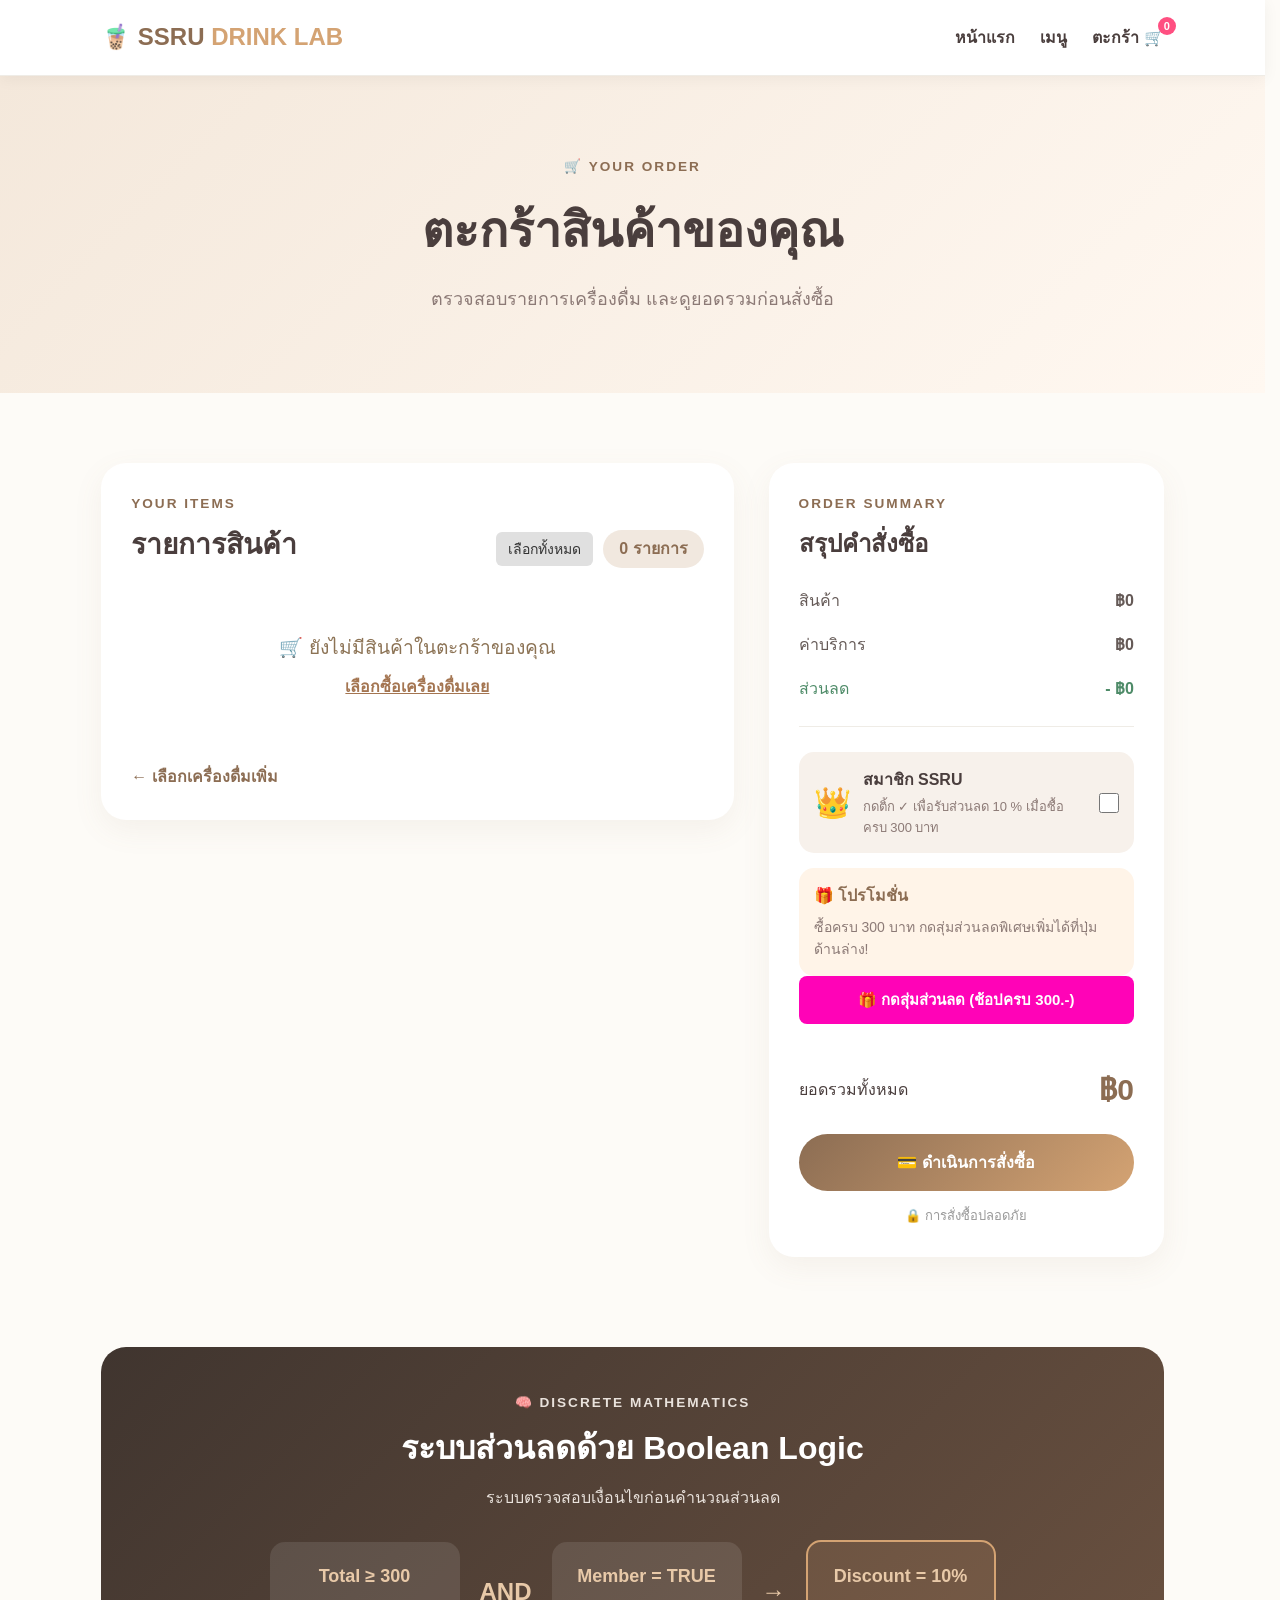
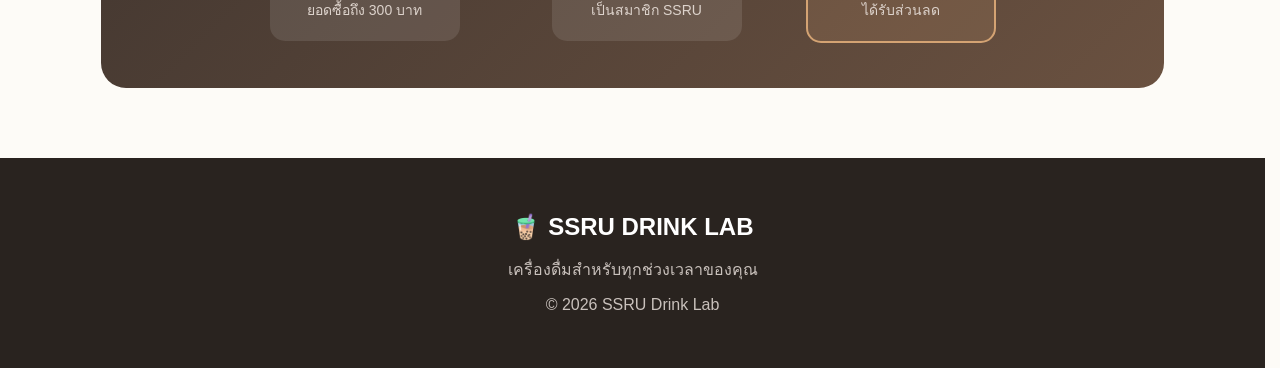
==== commit 3aafa94b: "update banner" ====
--- a/cart.html
+++ b/cart.html
@@ -62,11 +62,13 @@
 
                         <div style="display: flex; align-items: center; gap: 10px;">
                             <!-- เพิ่มปุ่มเลือกทั้งหมด -->
-                            <button type="button" id="selectAllBtn" onclick="toggleSelectAll()" class="select-all-btn" style="background: #e0e0e0; color: #333; border: none; padding: 6px 12px; border-radius: 6px; cursor: pointer; font-size: 14px;">
+                            <button type="button" id="selectAllBtn" onclick="toggleSelectAll()" class="select-all-btn"
+                                style="background: #e0e0e0; color: #333; border: none; padding: 6px 12px; border-radius: 6px; cursor: pointer; font-size: 14px;">
                                 เลือกทั้งหมด
                             </button>
 
-                            <button id="deleteSelectedBtn" onclick="deleteSelectedItems()" class="delete-selected-btn" style="display: none; background: #ff5252; color: white; border: none; padding: 6px 12px; border-radius: 6px; cursor: pointer; font-size: 14px;">
+                            <button id="deleteSelectedBtn" onclick="deleteSelectedItems()" class="delete-selected-btn"
+                                style="display: none; background: #ff5252; color: white; border: none; padding: 6px 12px; border-radius: 6px; cursor: pointer; font-size: 14px;">
                                 ลบที่เลือก
                             </button>
                             <span id="cartCount">
@@ -141,7 +143,7 @@
                             </strong>
 
                             <p>
-                                สมัครสมาชิกเพื่อรับส่วนลด
+                                กดติ้ก ✓ เพื่อรับส่วนลด 10 % เมื่อซื้อครบ 300 บาท
                             </p>
 
                         </div>
@@ -165,6 +167,12 @@
 
                     </div>
 
+                    <!-- ➕ เพิ่มปุ่มสุ่มส่วนลดตรงนี้ -->
+                    <button type="button" id="luckyBtn" class="lucky-btn"
+                        style="width: 100%; background: #ff03b7; color: white; border: none; padding: 12px; border-radius: 8px; cursor: pointer; font-weight: bold; margin-bottom: 12px; font-size: 15px;">
+                        🎁 กดสุ่มส่วนลด (ช้อปครบ 300.-)
+                    </button>
+
                     <div class="total-row">
 
                         <span>ยอดรวมทั้งหมด</span>
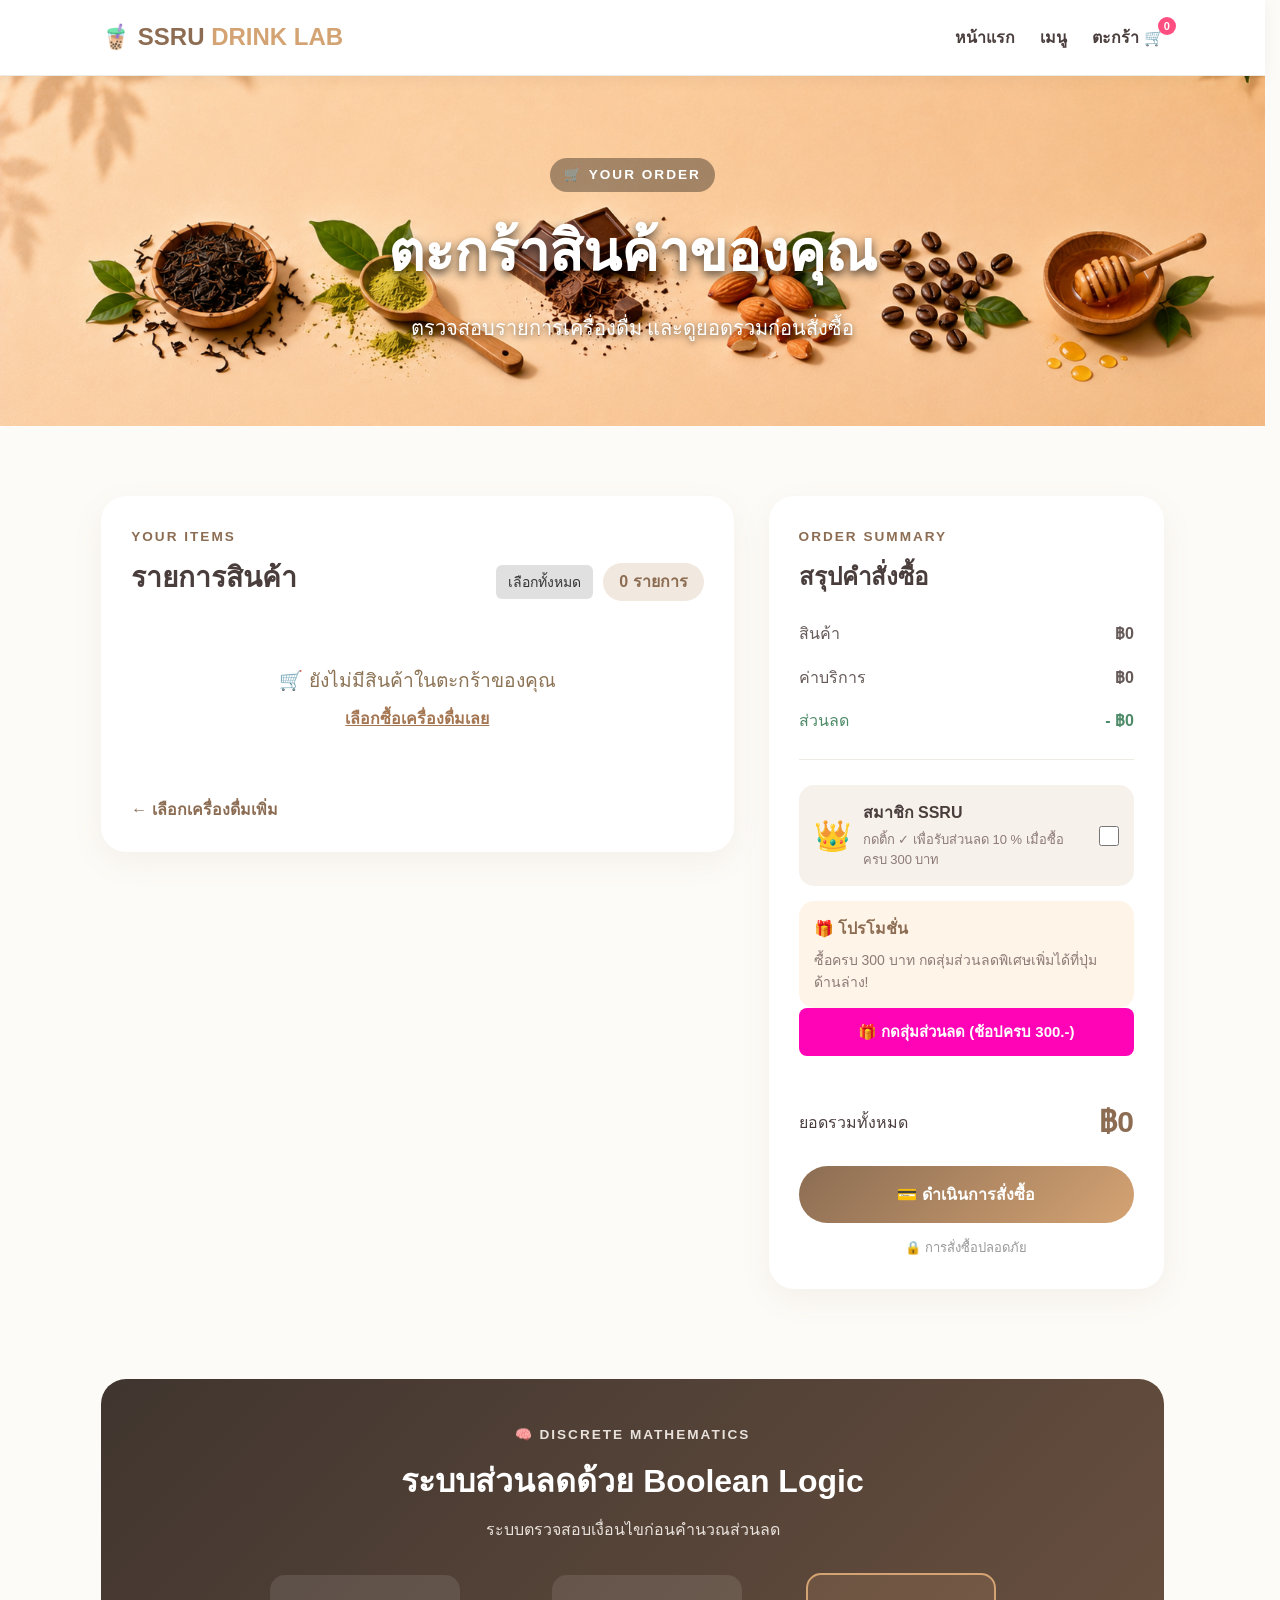
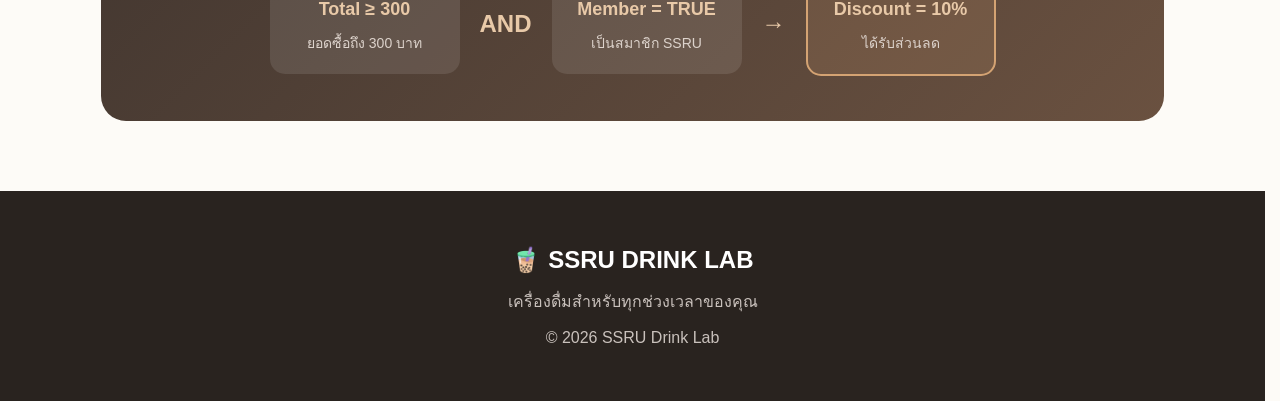
==== commit 81bf0ea3: "Add files via upload" ====
--- a/cart.html
+++ b/cart.html
@@ -1,278 +1,278 @@
-<!DOCTYPE html>
-<html lang="th">
-
-<head>
-    <meta charset="UTF-8">
-    <meta name="viewport" content="width=device-width, initial-scale=1.0">
-
-    <title>SSRU Drink Lab</title>
-
-    <link rel="stylesheet" href="style.css">
-</head>
-
-<body>
-
-    <header class="navbar">
-
-        <div class="logo">
-            🧋 SSRU <span>DRINK LAB</span>
-        </div>
-
-        <nav>
-            <a href="index.html">หน้าแรก</a>
-            <a href="products.html">เมนู</a>
-
-            <div class="cart-wrapper">
-                <a href="cart.html">ตะกร้า 🛒</a>
-                <span id="cartBadge" class="cart-badge">0</span>
-            </div>
-        </nav>
-
-    </header>
-
-    <main>
-
-        <section class="cart-hero">
-
-            <p class="section-label">🛒 YOUR ORDER</p>
-
-            <h1>ตะกร้าสินค้าของคุณ</h1>
-
-            <p>
-                ตรวจสอบรายการเครื่องดื่ม
-                และดูยอดรวมก่อนสั่งซื้อ
-            </p>
-
-        </section>
-
-        <section class="cart-section">
-
-            <div class="cart-layout">
-
-                <!-- CART ITEMS -->
-
-                <div class="cart-items">
-
-                    <div class="cart-title">
-
-                        <div>
-                            <p class="section-label">YOUR ITEMS</p>
-                            <h2>รายการสินค้า</h2>
-                        </div>
-
-                        <div style="display: flex; align-items: center; gap: 10px;">
-                            <!-- เพิ่มปุ่มเลือกทั้งหมด -->
-                            <button type="button" id="selectAllBtn" onclick="toggleSelectAll()" class="select-all-btn"
-                                style="background: #e0e0e0; color: #333; border: none; padding: 6px 12px; border-radius: 6px; cursor: pointer; font-size: 14px;">
-                                เลือกทั้งหมด
-                            </button>
-
-                            <button id="deleteSelectedBtn" onclick="deleteSelectedItems()" class="delete-selected-btn"
-                                style="display: none; background: #ff5252; color: white; border: none; padding: 6px 12px; border-radius: 6px; cursor: pointer; font-size: 14px;">
-                                ลบที่เลือก
-                            </button>
-                            <span id="cartCount">
-                                2 รายการ
-                            </span>
-                        </div>
-
-                    </div>
-
-                    <div id="cartItems"></div>
-
-                    <!-- ADD MORE -->
-
-                    <a href="products.html" class="continue-shopping">
-                        ← เลือกเครื่องดื่มเพิ่ม
-                    </a>
-
-                </div>
-
-                <!-- ORDER SUMMARY -->
-
-                <aside class="order-summary">
-
-                    <p class="section-label">
-                        ORDER SUMMARY
-                    </p>
-
-                    <h2>สรุปคำสั่งซื้อ</h2>
-
-                    <div class="summary-row">
-
-                        <span>สินค้า</span>
-
-                        <strong id="subtotal">
-                            ฿0
-                        </strong>
-
-                    </div>
-
-                    <div class="summary-row">
-
-                        <span>ค่าบริการ</span>
-
-                        <strong>
-                            ฿0
-                        </strong>
-
-                    </div>
-
-                    <div class="summary-row discount">
-
-                        <span>ส่วนลด</span>
-
-                        <strong id="discount">
-                            - ฿0
-                        </strong>
-
-                    </div>
-
-                    <hr>
-
-                    <!-- MEMBER -->
-
-                    <div class="member-box">
-
-                        <span>👑</span>
-
-                        <div>
-
-                            <strong>
-                                สมาชิก SSRU
-                            </strong>
-
-                            <p>
-                                กดติ้ก ✓ เพื่อรับส่วนลด 10 % เมื่อซื้อครบ 300 บาท
-                            </p>
-
-                        </div>
-
-                        <input type="checkbox" id="memberCheck" onchange="saveMemberStatus(); renderCart()">
-
-                    </div>
-
-                    <!-- PROMOTION -->
-
-                    <div class="promo-box">
-
-                        <strong>
-                            🎁 โปรโมชั่น
-                        </strong>
-
-                        <p>
-                            ซื้อครบ 300 บาท
-                            รับส่วนลด 10%
-                        </p>
-
-                    </div>
-
-                    <!-- ➕ เพิ่มปุ่มสุ่มส่วนลดตรงนี้ -->
-                    <button type="button" id="luckyBtn" class="lucky-btn"
-                        style="width: 100%; background: #ff03b7; color: white; border: none; padding: 12px; border-radius: 8px; cursor: pointer; font-weight: bold; margin-bottom: 12px; font-size: 15px;">
-                        🎁 กดสุ่มส่วนลด (ช้อปครบ 300.-)
-                    </button>
-
-                    <div class="total-row">
-
-                        <span>ยอดรวมทั้งหมด</span>
-
-                        <strong id="total">
-                            ฿0
-                        </strong>
-
-                    </div>
-
-                    <button class="checkout-btn">
-                        💳 ดำเนินการสั่งซื้อ
-                    </button>
-
-                    <p class="secure-text">
-                        🔒 การสั่งซื้อปลอดภัย
-                    </p>
-
-                </aside>
-
-            </div>
-
-        </section>
-
-        <!-- LOGIC EXPLANATION -->
-
-        <section class="logic-box cart-logic">
-
-            <p class="section-label">
-                🧠 DISCRETE MATHEMATICS
-            </p>
-
-            <h2>
-                ระบบส่วนลดด้วย Boolean Logic
-            </h2>
-
-            <p>
-                ระบบตรวจสอบเงื่อนไขก่อนคำนวณส่วนลด
-            </p>
-
-            <div class="condition">
-
-                <div>
-                    <strong>
-                        Total ≥ 300
-                    </strong>
-
-                    <p>
-                        ยอดซื้อถึง 300 บาท
-                    </p>
-                </div>
-
-                <span>AND</span>
-
-                <div>
-                    <strong>
-                        Member = TRUE
-                    </strong>
-
-                    <p>
-                        เป็นสมาชิก SSRU
-                    </p>
-                </div>
-
-                <span>→</span>
-
-                <div class="result">
-
-                    <strong>
-                        Discount = 10%
-                    </strong>
-
-                    <p>
-                        ได้รับส่วนลด
-                    </p>
-
-                </div>
-
-            </div>
-
-        </section>
-
-    </main>
-
-    <footer>
-
-        <h2>🧋 SSRU DRINK LAB</h2>
-
-        <p>
-            เครื่องดื่มสำหรับทุกช่วงเวลาของคุณ
-        </p>
-
-        <p>
-            © 2026 SSRU Drink Lab
-        </p>
-
-    </footer>
-
-    <script src="script.js"></script>
-
-</body>
-
+<!DOCTYPE html>
+<html lang="th">
+
+<head>
+    <meta charset="UTF-8">
+    <meta name="viewport" content="width=device-width, initial-scale=1.0">
+
+    <title>SSRU Drink Lab</title>
+
+    <link rel="stylesheet" href="style.css">
+</head>
+
+<body>
+
+    <header class="navbar">
+
+        <div class="logo">
+            🧋 SSRU <span>DRINK LAB</span>
+        </div>
+
+        <nav>
+            <a href="index.html">หน้าแรก</a>
+            <a href="products.html">เมนู</a>
+
+            <div class="cart-wrapper">
+                <a href="cart.html">ตะกร้า 🛒</a>
+                <span id="cartBadge" class="cart-badge">0</span>
+            </div>
+        </nav>
+
+    </header>
+
+    <main>
+
+        <section class="cart-hero">
+
+            <p class="section-label">🛒 YOUR ORDER</p>
+
+            <h1>ตะกร้าสินค้าของคุณ</h1>
+
+            <p>
+                ตรวจสอบรายการเครื่องดื่ม
+                และดูยอดรวมก่อนสั่งซื้อ
+            </p>
+
+        </section>
+
+        <section class="cart-section">
+
+            <div class="cart-layout">
+
+                <!-- CART ITEMS -->
+
+                <div class="cart-items">
+
+                    <div class="cart-title">
+
+                        <div>
+                            <p class="section-label">YOUR ITEMS</p>
+                            <h2>รายการสินค้า</h2>
+                        </div>
+
+                        <div style="display: flex; align-items: center; gap: 10px;">
+                            <!-- เพิ่มปุ่มเลือกทั้งหมด -->
+                            <button type="button" id="selectAllBtn" onclick="toggleSelectAll()" class="select-all-btn"
+                                style="background: #e0e0e0; color: #333; border: none; padding: 6px 12px; border-radius: 6px; cursor: pointer; font-size: 14px;">
+                                เลือกทั้งหมด
+                            </button>
+
+                            <button id="deleteSelectedBtn" onclick="deleteSelectedItems()" class="delete-selected-btn"
+                                style="display: none; background: #ff5252; color: white; border: none; padding: 6px 12px; border-radius: 6px; cursor: pointer; font-size: 14px;">
+                                ลบที่เลือก
+                            </button>
+                            <span id="cartCount">
+                                2 รายการ
+                            </span>
+                        </div>
+
+                    </div>
+
+                    <div id="cartItems"></div>
+
+                    <!-- ADD MORE -->
+
+                    <a href="products.html" class="continue-shopping">
+                        ← เลือกเครื่องดื่มเพิ่ม
+                    </a>
+
+                </div>
+
+                <!-- ORDER SUMMARY -->
+
+                <aside class="order-summary">
+
+                    <p class="section-label">
+                        ORDER SUMMARY
+                    </p>
+
+                    <h2>สรุปคำสั่งซื้อ</h2>
+
+                    <div class="summary-row">
+
+                        <span>สินค้า</span>
+
+                        <strong id="subtotal">
+                            ฿0
+                        </strong>
+
+                    </div>
+
+                    <div class="summary-row">
+
+                        <span>ค่าบริการ</span>
+
+                        <strong>
+                            ฿0
+                        </strong>
+
+                    </div>
+
+                    <div class="summary-row discount">
+
+                        <span>ส่วนลด</span>
+
+                        <strong id="discount">
+                            - ฿0
+                        </strong>
+
+                    </div>
+
+                    <hr>
+
+                    <!-- MEMBER -->
+
+                    <div class="member-box">
+
+                        <span>👑</span>
+
+                        <div>
+
+                            <strong>
+                                สมาชิก SSRU
+                            </strong>
+
+                            <p>
+                                กดติ้ก ✓ เพื่อรับส่วนลด 10 % เมื่อซื้อครบ 300 บาท
+                            </p>
+
+                        </div>
+
+                        <input type="checkbox" id="memberCheck" onchange="saveMemberStatus(); renderCart()">
+
+                    </div>
+
+                    <!-- PROMOTION -->
+
+                    <div class="promo-box">
+
+                        <strong>
+                            🎁 โปรโมชั่น
+                        </strong>
+
+                        <p>
+                            ซื้อครบ 300 บาท
+                            รับส่วนลด 10%
+                        </p>
+
+                    </div>
+
+                    <!-- ➕ เพิ่มปุ่มสุ่มส่วนลดตรงนี้ -->
+                    <button type="button" id="luckyBtn" class="lucky-btn"
+                        style="width: 100%; background: #ff03b7; color: white; border: none; padding: 12px; border-radius: 8px; cursor: pointer; font-weight: bold; margin-bottom: 12px; font-size: 15px;">
+                        🎁 กดสุ่มส่วนลด (ช้อปครบ 300.-)
+                    </button>
+
+                    <div class="total-row">
+
+                        <span>ยอดรวมทั้งหมด</span>
+
+                        <strong id="total">
+                            ฿0
+                        </strong>
+
+                    </div>
+
+                    <button class="checkout-btn">
+                        💳 ดำเนินการสั่งซื้อ
+                    </button>
+
+                    <p class="secure-text">
+                        🔒 การสั่งซื้อปลอดภัย
+                    </p>
+
+                </aside>
+
+            </div>
+
+        </section>
+
+        <!-- LOGIC EXPLANATION -->
+
+        <section class="logic-box cart-logic">
+
+            <p class="section-label">
+                🧠 DISCRETE MATHEMATICS
+            </p>
+
+            <h2>
+                ระบบส่วนลดด้วย Boolean Logic
+            </h2>
+
+            <p>
+                ระบบตรวจสอบเงื่อนไขก่อนคำนวณส่วนลด
+            </p>
+
+            <div class="condition">
+
+                <div>
+                    <strong>
+                        Total ≥ 300
+                    </strong>
+
+                    <p>
+                        ยอดซื้อถึง 300 บาท
+                    </p>
+                </div>
+
+                <span>AND</span>
+
+                <div>
+                    <strong>
+                        Member = TRUE
+                    </strong>
+
+                    <p>
+                        เป็นสมาชิก SSRU
+                    </p>
+                </div>
+
+                <span>→</span>
+
+                <div class="result">
+
+                    <strong>
+                        Discount = 10%
+                    </strong>
+
+                    <p>
+                        ได้รับส่วนลด
+                    </p>
+
+                </div>
+
+            </div>
+
+        </section>
+
+    </main>
+
+    <footer>
+
+        <h2>🧋 SSRU DRINK LAB</h2>
+
+        <p>
+            เครื่องดื่มสำหรับทุกช่วงเวลาของคุณ
+        </p>
+
+        <p>
+            © 2026 SSRU Drink Lab
+        </p>
+
+    </footer>
+
+    <script src="script.js"></script>
+
+</body>
+
 </html>
--- a/style.css
+++ b/style.css
@@ -1,1762 +1,1815 @@
-/* =========================================================
-   SSRU DRINK LAB
-   COMPLETE STYLE - 3 PAGES
-   index.html / products.html / cart.html
-   ========================================================= */
-
-/* ===== GOOGLE FONT ===== */
-
-
-
-/* =========================================================
-   GLOBAL
-   ========================================================= */
-
-:root {
-    --primary: #8C6D53;
-    --primary-dark: #5C432E;
-    --accent: #D4A373;
-
-    --bg-main: #FDFBF7;
-    --bg-card: #FFFFFF;
-
-    --text-main: #4A3E3D;
-    --text-muted: #8C7A76;
-
-    --border-color: #EFECE6;
-
-    --shadow: 0 10px 30px rgba(140, 109, 83, 0.08);
-}
-
-
-/* =========================================================
-   PAGE SIZE & SCROLLBAR
-   ========================================================= */
-
-html {
-    width: 100%;
-    min-height: 100%;
-    overflow-y: scroll;
-    scrollbar-gutter: stable;
-}
-
-
-/* =========================================================
-   RESET
-   ========================================================= */
-
-* {
-    box-sizing: border-box;
-    margin: 0;
-    padding: 0;
-}
-
-
-body {
-    width: 100%;
-    min-height: 100%;
-
-    font-family: Tahoma, sans-serif;
-    background: var(--bg-main);
-    color: var(--text-main);
-    line-height: 1.6;
-
-}
-
-
-img {
-    max-width: 100%;
-}
-
-
-a {
-    color: inherit;
-}
-
-
-button,
-input {
-    font-family: inherit;
-}
-
-
-/* =========================================================
-   NAVBAR
-   ========================================================= */
-
-.navbar {
-    width: 100%;
-    min-height: 76px;
-    box-sizing: border-box;
-
-    display: flex;
-    justify-content: space-between;
-    align-items: center;
-
-    padding: 18px 8%;
-
-    background: #FFFFFF;
-
-    position: sticky;
-    top: 0;
-    z-index: 100;
-
-    border-bottom: 1px solid var(--border-color);
-
-    box-shadow: 0 3px 15px rgba(0, 0, 0, 0.05);
-}
-
-.logo {
-    font-size: 24px;
-    font-weight: 700;
-    color: var(--primary);
-    white-space: nowrap;
-}
-
-
-.logo span {
-    color: var(--accent);
-}
-
-
-.navbar nav {
-    display: flex;
-    align-items: center;
-    gap: 25px;
-}
-
-
-.navbar nav a {
-    color: var(--text-main);
-    text-decoration: none;
-    font-weight: 600;
-    transition: 0.25s ease;
-}
-
-
-.navbar nav a:hover {
-    color: var(--primary);
-}
-
-
-/* =========================================================
-   COMMON TEXT
-   ========================================================= */
-
-.small-title,
-.section-label {
-    color: var(--primary);
-    font-weight: 700;
-    letter-spacing: 2px;
-    font-size: 0.85rem;
-    text-transform: uppercase;
-}
-
-
-.section-heading {
-    display: flex;
-    justify-content: space-between;
-    align-items: center;
-    gap: 20px;
-    margin-bottom: 1.5rem;
-}
-
-
-.section-heading div {
-    display: flex;
-    flex-direction: column;
-}
-
-
-.section-heading h2 {
-    font-size: 1.8rem;
-    font-weight: 700;
-    margin: 0;
-}
-
-
-.section-heading p {
-    font-size: 1rem;
-    color: var(--text-muted);
-    margin: 0;
-}
-
-
-.section-heading strong {
-    color: var(--text-main);
-}
-
-
-.section-heading a {
-    color: var(--primary);
-    text-decoration: none;
-    font-weight: 700;
-}
-
-
-/* =========================================================
-   HOME - HERO
-   ========================================================= */
-
-.hero {
-    width: 100%;
-    min-height: 500px;
-
-    padding: 80px 8%;
-
-    display: flex;
-    align-items: center;
-    justify-content: space-between;
-
-    background: linear-gradient(
-        135deg,
-        #F4E8DB,
-        #FFF8F1
-    );
-}
-.hero {
-    background-image: url('images/banner-drink.png');
-    background-size: cover;
-    background-position: center;
-    background-repeat: no-repeat;
-
-    /* CSS เดิมของ .hero ที่มีอยู่แล้ว */
-}
-
-.hero-text {
-    max-width: 650px;
-}
-
-
-.hero h1 {
-    font-size: 60px;
-    line-height: 1.35;
-    margin: 20px 0;
-}
-
-
-.hero h1 span {
-    color: var(--primary);
-}
-
-
-.hero-text > p {
-    font-size: 18px;
-    line-height: 1.7;
-    color: var(--text-muted);
-}
-
-
-/* =========================================================
-   HERO BUTTONS
-   ========================================================= */
-
-.hero-buttons {
-    display: flex;
-    gap: 15px;
-    margin-top: 30px;
-}
-
-
-.btn-primary,
-.btn-secondary {
-    padding: 14px 25px;
-    border-radius: 30px;
-
-    text-decoration: none;
-    font-weight: 700;
-
-    transition: 0.25s ease;
-}
-
-
-.btn-primary {
-    background: var(--primary);
-    color: white;
-}
-
-
-.btn-secondary {
-    background: white;
-    color: var(--primary);
-    border: 2px solid var(--primary);
-}
-
-
-.btn-primary:hover,
-.btn-secondary:hover {
-    transform: translateY(-3px);
-}
-
-
-/* =========================================================
-   SPECIAL
-   ========================================================= */
-
-.special,
-.categories,
-.best-sellers {
-    padding: 70px 8%;
-}
-
-
-.special {
-    text-align: center;
-}
-
-
-.special h2,
-.categories h2,
-.best-sellers h2 {
-    font-size: 36px;
-    margin: 10px 0 35px;
-}
-
-
-.special-grid {
-    display: grid;
-    grid-template-columns: repeat(3, 1fr);
-    gap: 25px;
-}
-
-
-.special-card {
-    padding: 30px;
-    border-radius: 20px;
-    text-align: left;
-}
-
-
-.special-card span {
-    font-size: 40px;
-}
-
-
-.special-card h3 {
-    margin: 15px 0 8px;
-    font-size: 24px;
-}
-
-
-/* =========================================================
-   COLOR UTILITIES
-   ========================================================= */
-
-.pink {
-    background: #FCE4EC;
-}
-
-
-.orange {
-    background: #FBE8D5;
-}
-
-
-.green {
-    background: #E1F3E7;
-}
-
-
-.purple {
-    background: #F1E8DF;
-}
-
-
-.brown {
-    background: #EAD8CA;
-}
-
-
-.blue {
-    background: #E5EFF5;
-}
-
-
-.beige {
-    background: #FEF5E7;
-}
-
-
-.light-green {
-    background: #E8F5E9;
-}
-
-
-.light-blue {
-    background: #E3F2FD;
-}
-
-
-.orange-yellow {
-    background: #FFF8E1;
-}
-
-
-.peach {
-    background: #FFF3E0;
-}
-
-
-/* =========================================================
-   CATEGORIES
-   ========================================================= */
-
-.categories {
-    background: #FFFFFF;
-    text-align: center;
-}
-
-
-.category-grid {
-    display: grid;
-    grid-template-columns: repeat(5, 1fr);
-    gap: 20px;
-}
-
-
-.category-card {
-    padding: 25px;
-
-    border-radius: 18px;
-
-    background: #F7F1EB;
-
-    font-size: 35px;
-
-    transition: 0.25s ease;
-    cursor: pointer;
-}
-
-
-.category-card span {
-    display: block;
-    margin-top: 10px;
-
-    font-size: 17px;
-    font-weight: 700;
-}
-
-
-.category-card:hover {
-    transform: translateY(-8px);
-    background: #EFE2D5;
-}
-
-
-/* =========================================================
-   PRODUCTS HERO
-   ========================================================= */
-
-.products-hero {
-    width: 100%;
-    padding: 80px 8%;
-    text-align: center;
-    background-image: url('images/banner-true.png');
-    background-size: cover;
-    background-position: center;
-    background-repeat: no-repeat;
-    color: #ffffff; /* กำหนดสีตัวหนังสือหลักเป็นสีขาว */
-}
-
-/* ป้าย Tag ด้านบน (🧋 OUR MENU) */
-.products-hero .section-label {
-    color: #ffffff;
-    background: rgba(0, 0, 0, 0.35); /* ใส่พื้นหลังสีดำใสให้ป้ายเด่นขึ้น */
-    padding: 6px 14px;
-    border-radius: 20px;
-    display: inline-block;
-}
-
-/* หัวข้อหลัก (ค้นพบเครื่องดื่มที่คุณชอบ) */
-.products-hero h1 {
-    font-size: 48px;
-    margin: 15px 0;
-    color: #ffffff;
-    text-shadow: 0 2px 8px rgba(0, 0, 0, 0.6); /* เงาดำช่วยให้ตัวหนังสือลอยออกมาอ่านง่าย */
-}
-
-/* ข้อความรายละเอียดด้านล่าง */
-.products-hero > p:last-child {
-    color: #ffffff;
-    font-size: 18px;
-    text-shadow: 0 2px 6px rgba(0, 0, 0, 0.6); /* เงาดำช่วยลดการกลืนกับพื้นหลัง */
-}
-
-
-/* =========================================================
-   MENU TOOLS
-   ========================================================= */
-
-.menu-tools {
-    padding: 40px 8%;
-    background: #FFFFFF;
-}
-
-
-.search-box {
-    max-width: 650px;
-
-    margin: auto;
-
-    display: flex;
-    align-items: center;
-
-    gap: 10px;
-
-    padding: 15px 20px;
-
-    border: 2px solid var(--border-color);
-    border-radius: 40px;
-
-    box-shadow: 0 5px 20px rgba(0, 0, 0, 0.04);
-}
-
-
-.search-box input {
-    width: 100%;
-
-    border: none;
-    outline: none;
-
-    font-size: 16px;
-    font-family: inherit;
-
-    color: var(--text-main);
-}
-
-
-.filter-section {
-    margin-top: 35px;
-    text-align: center;
-}
-
-
-.filter-section > p {
-    font-weight: 700;
-    margin-bottom: 15px;
-}
-
-
-.filter-buttons {
-    display: flex;
-    justify-content: center;
-    gap: 10px;
-    flex-wrap: wrap;
-
-    margin-top: 25px;
-}
-
-
-.filter-buttons button {
-    padding: 10px 18px;
-
-    border: 2px solid var(--border-color);
-    background: #FFFFFF;
-
-    color: var(--text-main);
-
-    border-radius: 25px;
-
-    cursor: pointer;
-
-    font-family: inherit;
-    font-weight: 700;
-
-    transition: 0.25s ease;
-}
-
-
-.filter-buttons button:hover {
-    background: var(--primary);
-    color: white;
-    border-color: var(--primary);
-}
-
-
-/* =========================================================
-   PRODUCT SECTION
-   ========================================================= */
-
-.product-section {
-    width: 100%;
-    padding: 70px 8%;
-}
-
-
-.product-grid,
-.drink-grid {
-    display: grid;
-
-    grid-template-columns: repeat(4, minmax(0, 1fr));
-
-    gap: 20px;
-
-    width: 100%;
-}
-
-
-/* =========================================================
-   SHOP CARD / DRINK CARD
-   ========================================================= */
-
-.shop-card,
-.drink-card {
-    width: 100%;
-
-    border-radius: 20px;
-
-    background: #FFFFFF;
-
-    overflow: hidden;
-
-    box-shadow: var(--shadow);
-
-    transition:
-        transform 0.25s ease,
-        box-shadow 0.25s ease;
-}
-
-
-.shop-card:hover,
-.drink-card:hover {
-    transform: translateY(-5px);
-
-    box-shadow:
-        0 12px 30px rgba(140, 109, 83, 0.14);
-}
-
-
-/* =========================================================
-   PRODUCT IMAGE
-   ========================================================= */
-
-.shop-image,
-.drink-image {
-    position: relative;
-
-    width: 100%;
-    height: 180px;
-
-    overflow: hidden;
-
-    display: flex;
-    justify-content: center;
-    align-items: center;
-
-    font-size: 80px;
-}
-
-
-.product-img,
-.shop-image img {
-    width: 100%;
-    height: 100%;
-
-    object-fit: cover;
-
-    display: block;
-}
-
-
-/* =========================================================
-   BADGES
-   ========================================================= */
-
-.badge,
-.shop-image .badge {
-    position: absolute;
-
-    top: 10px;
-    right: 10px;
-
-    padding: 5px 12px;
-
-    border-radius: 15px;
-
-    font-size: 0.7rem;
-    font-weight: 700;
-
-    color: white;
-
-    text-transform: uppercase;
-
-    z-index: 2;
-}
-
-
-.badge.best {
-    background: var(--primary);
-}
-
-
-.badge.hot {
-    background: #D97757;
-}
-
-
-.badge.new {
-    background: #7BA7A0;
-}
-
-
-/* =========================================================
-   PRODUCT INFO
-   ========================================================= */
-
-.shop-info,
-.drink-info {
-    padding: 1rem;
-}
-
-
-.product-category {
-    font-size: 0.8rem;
-
-    font-weight: 700;
-
-    color: var(--primary);
-
-    margin-bottom: 0.3rem;
-}
-
-
-.shop-info h3,
-.drink-info h3 {
-    font-size: 1.2rem;
-
-    font-weight: 700;
-
-    margin: 0;
-
-    color: var(--text-main);
-}
-
-
-.shop-info p,
-.drink-info p {
-    font-size: 0.9rem;
-
-    color: var(--text-muted);
-
-    margin: 0.3rem 0 1rem 0;
-
-    line-height: 1.4;
-}
-
-
-.shop-bottom,
-.drink-bottom {
-    display: flex;
-
-    justify-content: space-between;
-    align-items: center;
-
-    margin-top: 1rem;
-}
-
-
-.shop-bottom strong,
-.drink-bottom strong {
-    font-size: 1.2rem;
-
-    font-weight: 700;
-
-    color: var(--primary-dark);
-}
-
-
-.shop-bottom button,
-.drink-bottom button {
-    background: var(--primary);
-
-    color: white;
-
-    border: none;
-
-    padding: 8px 18px;
-
-    border-radius: 20px;
-
-    font-size: 0.9rem;
-    font-weight: 700;
-
-    cursor: pointer;
-
-    font-family: inherit;
-
-    transition: 0.25s ease;
-}
-
-
-.shop-bottom button:hover,
-.drink-bottom button:hover {
-    background: var(--primary-dark);
-
-    transform: scale(1.03);
-}
-
-
-/* =========================================================
-   CART HERO
-   ========================================================= */
-
-.cart-hero {
-    width: 100%;
-
-    padding: 80px 8%;
-
-    text-align: center;
-
-    background: linear-gradient(
-        135deg,
-        #F4E8DB,
-        #FFF8F1
-    );
-}
-
-
-.cart-hero h1 {
-    font-size: 48px;
-    margin: 15px 0;
-}
-
-
-.cart-hero > p:last-child {
-    color: var(--text-muted);
-    font-size: 18px;
-}
-
-
-/* =========================================================
-   CART SECTION
-   ========================================================= */
-
-.cart-section {
-    width: 100%;
-    padding: 70px 8%;
-}
-
-
-.cart-layout {
-    display: grid;
-
-    grid-template-columns: minmax(0, 1.6fr) minmax(320px, 1fr);
-
-    gap: 35px;
-
-    align-items: start;
-
-    width: 100%;
-}
-
-
-/* =========================================================
-   CART ITEMS
-   ========================================================= */
-
-.cart-items {
-    width: 100%;
-
-    background: #FFFFFF;
-
-    padding: 30px;
-
-    border-radius: 25px;
-
-    box-shadow: var(--shadow);
-}
-
-
-.cart-title {
-    display: flex;
-
-    justify-content: space-between;
-    align-items: flex-end;
-
-    gap: 20px;
-
-    margin-bottom: 25px;
-}
-
-
-.cart-title h2 {
-    margin-top: 8px;
-    font-size: 28px;
-}
-
-
-.cart-title > span {
-    color: var(--text-muted);
-}
-
-
-#cartCount {
-    background: #F1E8DF;
-
-    color: var(--primary);
-
-    padding: 6px 16px;
-
-    border-radius: 20px;
-
-    font-weight: 700;
-
-    white-space: nowrap;
-}
-
-
-/* =========================================================
-   CART ITEM
-   ========================================================= */
-
-.cart-item {
-    display: grid;
-
-    grid-template-columns: 100px minmax(0, 1fr) auto;
-
-    gap: 20px;
-
-    align-items: center;
-
-    padding: 20px 0;
-
-    border-bottom: 1px solid var(--border-color);
-}
-
-
-.cart-product-image {
-    width: 100px;
-    height: 100px;
-
-    border-radius: 18px;
-
-    display: flex;
-
-    align-items: center;
-    justify-content: center;
-
-    overflow: hidden;
-
-    font-size: 50px;
-}
-
-
-.cart-product-image img {
-    width: 100%;
-    height: 100%;
-
-    object-fit: cover;
-
-    display: block;
-}
-
-
-.cart-product-info {
-    min-width: 0;
-}
-
-
-.cart-product-info h3 {
-    margin: 7px 0;
-    font-size: 20px;
-}
-
-
-.cart-product-info > p:not(.product-category) {
-    color: var(--text-muted);
-
-    margin-bottom: 12px;
-}
-
-
-/* =========================================================
-   QUANTITY
-   ========================================================= */
-
-.quantity {
-    display: flex;
-
-    align-items: center;
-
-    gap: 12px;
-}
-
-
-.quantity button {
-    width: 30px;
-    height: 30px;
-
-    border: none;
-
-    border-radius: 50%;
-
-    background: #F1E8DF;
-
-    color: var(--primary);
-
-    font-size: 18px;
-
-    cursor: pointer;
-
-    font-weight: 700;
-
-    transition: 0.2s;
-}
-
-
-.quantity button:hover {
-    background: var(--primary);
-
-    color: white;
-}
-
-
-.quantity span {
-    font-weight: 700;
-}
-
-
-.cart-price {
-    color: var(--primary);
-
-    font-size: 22px;
-
-    font-weight: 700;
-
-    white-space: nowrap;
-}
-
-
-.continue-shopping {
-    display: inline-block;
-
-    margin-top: 25px;
-
-    color: var(--primary);
-
-    text-decoration: none;
-
-    font-weight: 700;
-}
-
-
-/* =========================================================
-   ORDER SUMMARY
-   ========================================================= */
-
-.order-summary {
-    width: 100%;
-
-    background: #FFFFFF;
-
-    padding: 30px;
-
-    border-radius: 25px;
-
-    box-shadow: var(--shadow);
-
-    position: sticky;
-
-    top: 100px;
-}
-
-
-.order-summary h2 {
-    margin: 10px 0 25px;
-
-    font-size: 24px;
-}
-
-
-.summary-row {
-    display: flex;
-
-    justify-content: space-between;
-
-    gap: 20px;
-
-    margin: 18px 0;
-
-    color: #655A57;
-}
-
-
-.summary-row.discount {
-    color: #4E8B68;
-}
-
-
-.order-summary hr {
-    border: none;
-
-    border-top: 1px solid var(--border-color);
-
-    margin: 25px 0;
-}
-
-
-/* =========================================================
-   MEMBER BOX
-   ========================================================= */
-
-.member-box {
-    display: flex;
-
-    align-items: center;
-
-    gap: 12px;
-
-    padding: 15px;
-
-    background: #F7F1EB;
-
-    border-radius: 15px;
-}
-
-
-.member-box > span {
-    font-size: 30px;
-}
-
-
-.member-box div {
-    flex: 1;
-}
-
-
-.member-box p {
-    color: var(--text-muted);
-
-    font-size: 13px;
-
-    margin-top: 4px;
-}
-
-
-.member-box input[type="checkbox"] {
-    width: 20px;
-    height: 20px;
-
-    cursor: pointer;
-}
-
-
-/* =========================================================
-   PROMOTION
-   ========================================================= */
-
-.promo-box {
-    margin-top: 15px;
-
-    padding: 15px;
-
-    border-radius: 15px;
-
-    background: #FFF4E8;
-}
-
-
-.promo-box strong {
-    color: var(--primary);
-}
-
-
-.promo-box p {
-    margin-top: 7px;
-
-    color: var(--text-muted);
-
-    font-size: 14px;
-}
-
-
-/* =========================================================
-   TOTAL
-   ========================================================= */
-
-.total-row {
-    display: flex;
-
-    justify-content: space-between;
-    align-items: center;
-
-    gap: 20px;
-
-    margin: 30px 0 20px;
-}
-
-
-.total-row strong {
-    font-size: 30px;
-
-    color: var(--primary);
-}
-
-
-/* =========================================================
-   CHECKOUT
-   ========================================================= */
-
-.checkout-btn {
-    width: 100%;
-
-    padding: 16px;
-
-    border: none;
-
-    border-radius: 30px;
-
-    background: linear-gradient(
-        135deg,
-        var(--primary),
-        var(--accent)
-    );
-
-    color: white;
-
-    font-size: 16px;
-
-    font-weight: 700;
-
-    cursor: pointer;
-
-    font-family: inherit;
-
-    transition: 0.25s ease;
-}
-
-
-.checkout-btn:hover {
-    transform: translateY(-3px);
-
-    box-shadow:
-        0 10px 25px rgba(140, 109, 83, 0.25);
-}
-
-
-.secure-text {
-    text-align: center;
-
-    color: #999;
-
-    font-size: 13px;
-
-    margin-top: 15px;
-}
-
-
-/* =========================================================
-   LOGIC BOX
-   ========================================================= */
-
-.logic-box,
-.cart-logic {
-    margin: 20px 8% 70px;
-
-    padding: 45px;
-
-    border-radius: 25px;
-
-    background: linear-gradient(
-        135deg,
-        #40352F,
-        #6A5140
-    );
-
-    color: white;
-
-    text-align: center;
-}
-
-
-.logic-box h2,
-.cart-logic h2 {
-    font-size: 32px;
-
-    margin: 10px 0;
-}
-
-
-.logic-box > p,
-.cart-logic > p {
-    color: #E9E2DC;
-}
-
-
-.condition,
-.logic-example {
-    display: flex;
-
-    justify-content: center;
-    align-items: center;
-
-    gap: 20px;
-
-    margin-top: 30px;
-
-    flex-wrap: wrap;
-}
-
-
-.condition > div,
-.logic-example div {
-    min-width: 190px;
-
-    padding: 20px;
-
-    border-radius: 15px;
-
-    background: rgba(255, 255, 255, 0.1);
-}
-
-
-.condition strong,
-.logic-example strong {
-    color: #E8C9A8;
-
-    font-size: 18px;
-}
-
-
-.condition p,
-.logic-example p {
-    margin-top: 8px;
-
-    color: #DDD3CC;
-
-    font-size: 14px;
-}
-
-
-.condition > span,
-.logic-example > span {
-    font-weight: 700;
-
-    font-size: 24px;
-
-    color: #E8C9A8;
-}
-
-
-.condition .result,
-.logic-example .result {
-    border: 2px solid #D4A373;
-
-    background: rgba(212, 163, 115, 0.15);
-}
-
-
-/* =========================================================
-   SMART FILTER BUTTON
-   ========================================================= */
-
-#setIntersectionBtn {
-    background: linear-gradient(
-        135deg,
-        var(--primary),
-        var(--accent)
-    );
-
-    color: #FFFFFF;
-
-    border: none;
-
-    padding: 12px 28px;
-
-    font-size: 0.95rem;
-
-    font-weight: 700;
-
-    font-family: inherit;
-
-    border-radius: 50px;
-
-    cursor: pointer;
-
-    margin-top: 24px;
-
-    box-shadow:
-        0 4px 15px rgba(140, 109, 83, 0.25);
-
-    transition: all 0.25s ease;
-
-    display: inline-flex;
-
-    align-items: center;
-
-    justify-content: center;
-
-    gap: 8px;
-}
-
-
-#setIntersectionBtn:hover {
-    background: linear-gradient(
-        135deg,
-        var(--primary-dark),
-        var(--primary)
-    );
-
-    transform: translateY(-2px);
-
-    box-shadow:
-        0 8px 22px rgba(140, 109, 83, 0.3);
-}
-
-
-#setIntersectionBtn:active {
-    transform: translateY(0);
-}
-
-
-/* =========================================================
-   FEATURES
-   ========================================================= */
-
-.features {
-    display: grid;
-
-    grid-template-columns: repeat(3, 1fr);
-
-    gap: 30px;
-
-    padding: 60px 8%;
-
-    background: #40352F;
-
-    color: white;
-
-    text-align: center;
-}
-
-
-.features span {
-    font-size: 40px;
-}
-
-
-.features h3 {
-    margin: 15px 0 8px;
-}
-
-
-/* =========================================================
-   FOOTER
-   ========================================================= */
-
-footer {
-    width: 100%;
-
-    padding: 50px 8%;
-
-    background: #29231F;
-
-    color: white;
-
-    text-align: center;
-}
-
-
-footer p {
-    margin-top: 10px;
-
-    color: #C9C1BC;
-}
-
-
-/* =========================================================
-   TOAST
-   ========================================================= */
-
-.custom-toast {
-    position: fixed;
-
-    bottom: 30px;
-    right: 30px;
-
-    background: #40352F;
-
-    color: #FFFFFF;
-
-    padding: 12px 24px;
-
-    border-radius: 12px;
-
-    box-shadow:
-        0 10px 30px rgba(0, 0, 0, 0.2);
-
-    font-family: Tahoma, sans-serif; 
-
-    font-size: 0.95rem;
-
-    z-index: 9999;
-
-    opacity: 0;
-
-    transform: translateY(20px);
-
-    transition: all 0.3s ease;
-
-    border-left: 5px solid var(--accent);
-}
-
-
-.custom-toast.show {
-    opacity: 1;
-
-    transform: translateY(0);
-}
-
-
-@keyframes fadeIn {
-    from {
-        opacity: 0;
-        transform: translateY(5px);
-    }
-
-    to {
-        opacity: 1;
-        transform: translateY(0);
-    }
-}
-
-
-/* =========================================================
-   RESPONSIVE
-   ========================================================= */
-
-@media (max-width: 1100px) {
-
-    .product-grid,
-    .drink-grid {
-        grid-template-columns: repeat(3, minmax(0, 1fr));
-    }
-
-}
-
-
-@media (max-width: 850px) {
-
-    .cart-layout {
-        grid-template-columns: 1fr;
-    }
-
-
-    .order-summary {
-        position: static;
-    }
-
-
-    .hero {
-        flex-direction: column;
-
-        text-align: center;
-
-        gap: 40px;
-    }
-
-
-    .hero-buttons {
-        justify-content: center;
-    }
-
-
-    .category-grid {
-        grid-template-columns: repeat(3, 1fr);
-    }
-
-
-    .product-grid,
-    .drink-grid {
-        grid-template-columns: repeat(2, minmax(0, 1fr));
-    }
-
-}
-
-
-@media (max-width: 768px) {
-
-    .special-grid,
-    .features {
-        grid-template-columns: 1fr;
-    }
-
-
-    .cart-item {
-        grid-template-columns: 80px minmax(0, 1fr);
-    }
-
-
-    .cart-product-image {
-        width: 80px;
-        height: 80px;
-    }
-
-
-    .cart-price {
-        grid-column: 2;
-    }
-
-
-    .logic-box,
-    .cart-logic {
-        margin-left: 4%;
-        margin-right: 4%;
-        padding: 30px 20px;
-    }
-
-}
-
-
-@media (max-width: 600px) {
-
-    .navbar {
-        flex-direction: column;
-
-        gap: 15px;
-
-        padding: 15px 5%;
-    }
-
-
-    .navbar nav {
-        gap: 12px;
-    }
-
-
-    .hero,
-    .products-hero,
-    .cart-hero {
-        padding: 60px 5%;
-    }
-
-
-    .hero h1 {
-        font-size: 40px;
-    }
-
-
-    .products-hero h1,
-    .cart-hero h1 {
-        font-size: 32px;
-    }
-
-
-    .special,
-    .categories,
-    .best-sellers,
-    .product-section,
-    .cart-section {
-        padding-left: 5%;
-        padding-right: 5%;
-    }
-
-
-    .product-grid,
-    .drink-grid {
-        grid-template-columns: 1fr;
-    }
-
-
-    .category-grid {
-        grid-template-columns: repeat(2, 1fr);
-    }
-
-
-    .section-heading {
-        align-items: flex-start;
-
-        flex-direction: column;
-    }
-
-
-    .cart-title {
-        align-items: flex-start;
-
-        flex-direction: column;
-    }
-
-
-    .cart-items,
-    .order-summary {
-        padding: 20px;
-    }
-
-
-    .cart-item {
-        grid-template-columns: 70px minmax(0, 1fr);
-        gap: 15px;
-    }
-
-
-    .cart-product-image {
-        width: 70px;
-        height: 70px;
-    }
-
-
-    .cart-price {
-        grid-column: 2;
-    }
-
-
-    .logic-box,
-    .cart-logic {
-        margin-left: 4%;
-        margin-right: 4%;
-
-        padding: 25px 15px;
-    }
-
-
-    .logic-box h2,
-    .cart-logic h2 {
-        font-size: 25px;
-    }
-
-}
-.cart-wrapper {
-    position: relative;
-    display: inline-block;
-}
-
-.cart-badge {
-    position: absolute;
-    top: -8px;
-    right: -12px;
-    width: 18px;
-    height: 18px;
-    background: #ff4f81;
-    color: white;
-    border-radius: 50%;
-    font-family: Arial, sans-serif;
-    font-size: 11px;
-    font-weight: bold;
-    line-height: 18px;
-    text-align: center;
-    padding: 0;
-    margin: 0;
-    pointer-events: none;
-}
-/* 1. ทำให้การ์ดสินค้าทุกอันเป็น Flexbox และสูงเท่ากันตลอดแนว */
-.shop-card {
-    display: flex;
-    flex-direction: column;
-    height: 100%; /* ให้การ์ดสูงเต็มพื้นที่กริด */
-}
-
-/* 2. ให้ส่วนข้อความภายในขยายเต็มพื้นที่ที่เหลือ */
-.shop-info {
-    display: flex;
-    flex-direction: column;
-    flex-grow: 1; /* ดึงพื้นที่ว่างทั้งหมดใน Card มาใช้ */
-}
-
-/* 3. ดันแถวราคาและปุ่ม (+ เพิ่ม) ลงมาชิดขอบด้านล่างสุดของ Card เสมอ */
-.shop-bottom {
-    display: flex;
-    align-items: center;
-    justify-content: space-between;
-    margin-top: auto; /* ดันให้อยู่ล่างสุดอัตโนมัติ */
-    padding-top: 12px;
-}
+/* =========================================================
+   SSRU DRINK LAB
+   COMPLETE STYLE - 3 PAGES
+   index.html / products.html / cart.html
+   ========================================================= */
+
+/* ===== GOOGLE FONT ===== */
+
+
+
+/* =========================================================
+   GLOBAL
+   ========================================================= */
+
+:root {
+    --primary: #8C6D53;
+    --primary-dark: #5C432E;
+    --accent: #D4A373;
+
+    --bg-main: #FDFBF7;
+    --bg-card: #FFFFFF;
+
+    --text-main: #4A3E3D;
+    --text-muted: #8C7A76;
+
+    --border-color: #EFECE6;
+
+    --shadow: 0 10px 30px rgba(140, 109, 83, 0.08);
+}
+
+
+/* =========================================================
+   PAGE SIZE & SCROLLBAR
+   ========================================================= */
+
+html {
+    width: 100%;
+    min-height: 100%;
+    overflow-y: scroll;
+    scrollbar-gutter: stable;
+}
+
+
+/* =========================================================
+   RESET
+   ========================================================= */
+
+* {
+    box-sizing: border-box;
+    margin: 0;
+    padding: 0;
+}
+
+
+body {
+    width: 100%;
+    min-height: 100%;
+
+    font-family: Tahoma, sans-serif;
+    background: var(--bg-main);
+    color: var(--text-main);
+    line-height: 1.6;
+
+}
+
+
+img {
+    max-width: 100%;
+}
+
+
+a {
+    color: inherit;
+}
+
+
+button,
+input {
+    font-family: inherit;
+}
+
+
+/* =========================================================
+   NAVBAR
+   ========================================================= */
+
+.navbar {
+    width: 100%;
+    min-height: 76px;
+    box-sizing: border-box;
+
+    display: flex;
+    justify-content: space-between;
+    align-items: center;
+
+    padding: 18px 8%;
+
+    background: #FFFFFF;
+
+    position: sticky;
+    top: 0;
+    z-index: 100;
+
+    border-bottom: 1px solid var(--border-color);
+
+    box-shadow: 0 3px 15px rgba(0, 0, 0, 0.05);
+}
+
+.logo {
+    font-size: 24px;
+    font-weight: 700;
+    color: var(--primary);
+    white-space: nowrap;
+}
+
+
+.logo span {
+    color: var(--accent);
+}
+
+
+.navbar nav {
+    display: flex;
+    align-items: center;
+    gap: 25px;
+}
+
+
+.navbar nav a {
+    color: var(--text-main);
+    text-decoration: none;
+    font-weight: 600;
+    transition: 0.25s ease;
+}
+
+
+.navbar nav a:hover {
+    color: var(--primary);
+}
+
+
+/* =========================================================
+   COMMON TEXT
+   ========================================================= */
+
+.small-title,
+.section-label {
+    color: var(--primary);
+    font-weight: 700;
+    letter-spacing: 2px;
+    font-size: 0.85rem;
+    text-transform: uppercase;
+}
+
+
+.section-heading {
+    display: flex;
+    justify-content: space-between;
+    align-items: center;
+    gap: 20px;
+    margin-bottom: 1.5rem;
+}
+
+
+.section-heading div {
+    display: flex;
+    flex-direction: column;
+}
+
+
+.section-heading h2 {
+    font-size: 1.8rem;
+    font-weight: 700;
+    margin: 0;
+}
+
+
+.section-heading p {
+    font-size: 1rem;
+    color: var(--text-muted);
+    margin: 0;
+}
+
+
+.section-heading strong {
+    color: var(--text-main);
+}
+
+
+.section-heading a {
+    color: var(--primary);
+    text-decoration: none;
+    font-weight: 700;
+}
+
+
+/* =========================================================
+   HOME - HERO
+   ========================================================= */
+
+.hero {
+    width: 100%;
+    min-height: 500px;
+
+    padding: 80px 8%;
+
+    display: flex;
+    align-items: center;
+    justify-content: space-between;
+
+    background: linear-gradient(
+        135deg,
+        #F4E8DB,
+        #FFF8F1
+    );
+}
+.hero {
+    background-image: url('images/banner-drink.png');
+    background-size: cover;
+    background-position: center;
+    background-repeat: no-repeat;
+
+    /* CSS เดิมของ .hero ที่มีอยู่แล้ว */
+}
+
+.hero-text {
+    max-width: 650px;
+}
+
+
+.hero h1 {
+    font-size: 60px;
+    line-height: 1.35;
+    margin: 20px 0;
+}
+
+
+.hero h1 span {
+    color: var(--primary);
+}
+
+
+.hero-text > p {
+    font-size: 18px;
+    line-height: 1.7;
+    color: var(--text-muted);
+}
+
+
+/* =========================================================
+   HERO BUTTONS
+   ========================================================= */
+
+.hero-buttons {
+    display: flex;
+    gap: 15px;
+    margin-top: 30px;
+}
+
+
+.btn-primary,
+.btn-secondary {
+    padding: 14px 25px;
+    border-radius: 30px;
+
+    text-decoration: none;
+    font-weight: 700;
+
+    transition: 0.25s ease;
+}
+
+
+.btn-primary {
+    background: var(--primary);
+    color: white;
+}
+
+
+.btn-secondary {
+    background: white;
+    color: var(--primary);
+    border: 2px solid var(--primary);
+}
+
+
+.btn-primary:hover,
+.btn-secondary:hover {
+    transform: translateY(-3px);
+}
+
+
+/* =========================================================
+   SPECIAL
+   ========================================================= */
+
+.special,
+.categories,
+.best-sellers {
+    padding: 70px 8%;
+}
+
+
+.special {
+    text-align: center;
+}
+
+
+.special h2,
+.categories h2,
+.best-sellers h2 {
+    font-size: 36px;
+    margin: 10px 0 35px;
+}
+
+
+.special-grid {
+    display: grid;
+    grid-template-columns: repeat(3, 1fr);
+    gap: 25px;
+}
+
+
+.special-card {
+    padding: 30px;
+    border-radius: 20px;
+    text-align: left;
+}
+
+
+.special-card span {
+    font-size: 40px;
+}
+
+
+.special-card h3 {
+    margin: 15px 0 8px;
+    font-size: 24px;
+}
+
+
+/* =========================================================
+   COLOR UTILITIES
+   ========================================================= */
+
+.pink {
+    background: #FCE4EC;
+}
+
+
+.orange {
+    background: #FBE8D5;
+}
+
+
+.green {
+    background: #E1F3E7;
+}
+
+
+.purple {
+    background: #F1E8DF;
+}
+
+
+.brown {
+    background: #EAD8CA;
+}
+
+
+.blue {
+    background: #E5EFF5;
+}
+
+
+.beige {
+    background: #FEF5E7;
+}
+
+
+.light-green {
+    background: #E8F5E9;
+}
+
+
+.light-blue {
+    background: #E3F2FD;
+}
+
+
+.orange-yellow {
+    background: #FFF8E1;
+}
+
+
+.peach {
+    background: #FFF3E0;
+}
+
+
+/* =========================================================
+   CATEGORIES
+   ========================================================= */
+
+.categories {
+    background: #FFFFFF;
+    text-align: center;
+}
+
+
+.category-grid {
+    display: grid;
+    grid-template-columns: repeat(5, 1fr);
+    gap: 20px;
+}
+
+
+.category-card {
+    padding: 25px;
+
+    border-radius: 18px;
+
+    background: #F7F1EB;
+
+    font-size: 35px;
+
+    transition: 0.25s ease;
+    cursor: pointer;
+}
+
+
+.category-card span {
+    display: block;
+    margin-top: 10px;
+
+    font-size: 17px;
+    font-weight: 700;
+}
+
+
+.category-card:hover {
+    transform: translateY(-8px);
+    background: #EFE2D5;
+}
+
+
+/* =========================================================
+   PRODUCTS HERO
+   ========================================================= */
+
+/* =========================================================
+   PRODUCTS HERO (หน้าสินค้า)
+   ========================================================= */
+.products-hero {
+    width: 100% !important;
+    height: 350px !important;
+    padding: 0 8% !important;
+    display: flex !important;
+    flex-direction: column !important;
+    justify-content: center !important;
+    align-items: center !important;
+    text-align: center !important;
+    background-image: url('images/bannertrue.png') !important;
+    background-size: cover !important;
+    background-position: center !important;
+    background-repeat: no-repeat !important;
+    color: #ffffff !important;
+    box-sizing: border-box !important;
+}
+
+.products-hero h1 {
+    font-size: 56px !important;
+    margin: 15px 0 !important;
+    color: #ffffff !important;
+    text-shadow: 0 4px 10px rgba(0, 0, 0, 0.7) !important;
+}
+
+.products-hero > p:last-child {
+    color: #ffffff !important;
+    font-size: 20px !important;
+    margin: 0 !important;
+    text-shadow: 0 2px 6px rgba(0, 0, 0, 0.6) !important;
+}
+
+/* ป้าย Tag ด้านบน (🧋 OUR MENU) */
+.products-hero .section-label {
+    color: #ffffff;
+    background: rgba(0, 0, 0, 0.35); /* ใส่พื้นหลังสีดำใสให้ป้ายเด่นขึ้น */
+    padding: 6px 14px;
+    border-radius: 20px;
+    display: inline-block;
+}
+
+/* หัวข้อหลัก (ค้นพบเครื่องดื่มที่คุณชอบ) */
+.products-hero h1 {
+    font-size: 48px;
+    margin: 15px 0;
+    color: #ffffff;
+    text-shadow: 0 2px 8px rgba(0, 0, 0, 0.6); /* เงาดำช่วยให้ตัวหนังสือลอยออกมาอ่านง่าย */
+}
+
+/* ข้อความรายละเอียดด้านล่าง */
+.products-hero > p:last-child {
+    color: #ffffff;
+    font-size: 18px;
+    text-shadow: 0 2px 6px rgba(0, 0, 0, 0.6); /* เงาดำช่วยลดการกลืนกับพื้นหลัง */
+}
+
+
+/* =========================================================
+   MENU TOOLS
+   ========================================================= */
+
+.menu-tools {
+    padding: 40px 8%;
+    background: #FFFFFF;
+}
+
+
+.search-box {
+    max-width: 650px;
+
+    margin: auto;
+
+    display: flex;
+    align-items: center;
+
+    gap: 10px;
+
+    padding: 15px 20px;
+
+    border: 2px solid var(--border-color);
+    border-radius: 40px;
+
+    box-shadow: 0 5px 20px rgba(0, 0, 0, 0.04);
+}
+
+
+.search-box input {
+    width: 100%;
+
+    border: none;
+    outline: none;
+
+    font-size: 16px;
+    font-family: inherit;
+
+    color: var(--text-main);
+}
+
+
+.filter-section {
+    margin-top: 35px;
+    text-align: center;
+}
+
+
+.filter-section > p {
+    font-weight: 700;
+    margin-bottom: 15px;
+}
+
+
+.filter-buttons {
+    display: flex;
+    justify-content: center;
+    gap: 10px;
+    flex-wrap: wrap;
+
+    margin-top: 25px;
+}
+
+
+.filter-buttons button {
+    padding: 10px 18px;
+
+    border: 2px solid var(--border-color);
+    background: #FFFFFF;
+
+    color: var(--text-main);
+
+    border-radius: 25px;
+
+    cursor: pointer;
+
+    font-family: inherit;
+    font-weight: 700;
+
+    transition: 0.25s ease;
+}
+
+
+.filter-buttons button:hover {
+    background: var(--primary);
+    color: white;
+    border-color: var(--primary);
+}
+
+
+/* =========================================================
+   PRODUCT SECTION
+   ========================================================= */
+
+.product-section {
+    width: 100%;
+    padding: 70px 8%;
+}
+
+
+.product-grid,
+.drink-grid {
+    display: grid;
+
+    grid-template-columns: repeat(4, minmax(0, 1fr));
+
+    gap: 20px;
+
+    width: 100%;
+}
+
+
+/* =========================================================
+   SHOP CARD / DRINK CARD
+   ========================================================= */
+
+.shop-card,
+.drink-card {
+    width: 100%;
+
+    border-radius: 20px;
+
+    background: #FFFFFF;
+
+    overflow: hidden;
+
+    box-shadow: var(--shadow);
+
+    transition:
+        transform 0.25s ease,
+        box-shadow 0.25s ease;
+}
+
+
+.shop-card:hover,
+.drink-card:hover {
+    transform: translateY(-5px);
+
+    box-shadow:
+        0 12px 30px rgba(140, 109, 83, 0.14);
+}
+
+
+/* =========================================================
+   PRODUCT IMAGE
+   ========================================================= */
+
+.shop-image,
+.drink-image {
+    position: relative;
+
+    width: 100%;
+    height: 180px;
+
+    overflow: hidden;
+
+    display: flex;
+    justify-content: center;
+    align-items: center;
+
+    font-size: 80px;
+}
+
+
+.product-img,
+.shop-image img {
+    width: 100%;
+    height: 100%;
+
+    object-fit: cover;
+
+    display: block;
+}
+
+
+/* =========================================================
+   BADGES
+   ========================================================= */
+
+.badge,
+.shop-image .badge {
+    position: absolute;
+
+    top: 10px;
+    right: 10px;
+
+    padding: 5px 12px;
+
+    border-radius: 15px;
+
+    font-size: 0.7rem;
+    font-weight: 700;
+
+    color: white;
+
+    text-transform: uppercase;
+
+    z-index: 2;
+}
+
+
+.badge.best {
+    background: var(--primary);
+}
+
+
+.badge.hot {
+    background: #D97757;
+}
+
+
+.badge.new {
+    background: #7BA7A0;
+}
+
+
+/* =========================================================
+   PRODUCT INFO
+   ========================================================= */
+
+.shop-info,
+.drink-info {
+    padding: 1rem;
+}
+
+
+.product-category {
+    font-size: 0.8rem;
+
+    font-weight: 700;
+
+    color: var(--primary);
+
+    margin-bottom: 0.3rem;
+}
+
+
+.shop-info h3,
+.drink-info h3 {
+    font-size: 1.2rem;
+
+    font-weight: 700;
+
+    margin: 0;
+
+    color: var(--text-main);
+}
+
+
+.shop-info p,
+.drink-info p {
+    font-size: 0.9rem;
+
+    color: var(--text-muted);
+
+    margin: 0.3rem 0 1rem 0;
+
+    line-height: 1.4;
+}
+
+
+.shop-bottom,
+.drink-bottom {
+    display: flex;
+
+    justify-content: space-between;
+    align-items: center;
+
+    margin-top: 1rem;
+}
+
+
+.shop-bottom strong,
+.drink-bottom strong {
+    font-size: 1.2rem;
+
+    font-weight: 700;
+
+    color: var(--primary-dark);
+}
+
+
+.shop-bottom button,
+.drink-bottom button {
+    background: var(--primary);
+
+    color: white;
+
+    border: none;
+
+    padding: 8px 18px;
+
+    border-radius: 20px;
+
+    font-size: 0.9rem;
+    font-weight: 700;
+
+    cursor: pointer;
+
+    font-family: inherit;
+
+    transition: 0.25s ease;
+}
+
+
+.shop-bottom button:hover,
+.drink-bottom button:hover {
+    background: var(--primary-dark);
+
+    transform: scale(1.03);
+}
+
+
+/* =========================================================
+   CART HERO
+   ========================================================= */
+
+/* =========================================================
+   บังคับขนาด Hero Banner ให้ยาวขึ้น (Height 350px)
+   ========================================================= */
+
+/* =========================================================
+   CART HERO (หน้าตะกร้าสินค้า)
+   ========================================================= */
+.cart-hero {
+    width: 100% !important;
+    height: 350px !important;
+    padding: 0 8% !important;
+    display: flex !important;
+    flex-direction: column !important;
+    justify-content: center !important;
+    align-items: center !important;
+    text-align: center !important;
+    background-image: url('images/bannertree.png') !important;
+    background-size: cover !important;
+    background-position: center !important;
+    background-repeat: no-repeat !important;
+    color: #ffffff !important;
+    box-sizing: border-box !important;
+}
+
+.cart-hero h1 {
+    font-size: 56px !important;
+    margin: 15px 0 !important;
+    color: #ffffff !important;
+    text-shadow: 0 4px 10px rgba(0, 0, 0, 0.7) !important;
+}
+
+.cart-hero > p:last-child {
+    color: #ffffff !important;
+    font-size: 20px !important;
+    margin: 0 !important;
+    text-shadow: 0 2px 6px rgba(0, 0, 0, 0.6) !important;
+}
+
+/* =========================================================
+   CART SECTION
+   ========================================================= */
+
+.cart-section {
+    width: 100%;
+    padding: 70px 8%;
+}
+
+
+.cart-layout {
+    display: grid;
+
+    grid-template-columns: minmax(0, 1.6fr) minmax(320px, 1fr);
+
+    gap: 35px;
+
+    align-items: start;
+
+    width: 100%;
+}
+
+
+/* =========================================================
+   CART ITEMS
+   ========================================================= */
+
+.cart-items {
+    width: 100%;
+
+    background: #FFFFFF;
+
+    padding: 30px;
+
+    border-radius: 25px;
+
+    box-shadow: var(--shadow);
+}
+
+
+.cart-title {
+    display: flex;
+
+    justify-content: space-between;
+    align-items: flex-end;
+
+    gap: 20px;
+
+    margin-bottom: 25px;
+}
+
+
+.cart-title h2 {
+    margin-top: 8px;
+    font-size: 28px;
+}
+
+
+.cart-title > span {
+    color: var(--text-muted);
+}
+
+
+#cartCount {
+    background: #F1E8DF;
+
+    color: var(--primary);
+
+    padding: 6px 16px;
+
+    border-radius: 20px;
+
+    font-weight: 700;
+
+    white-space: nowrap;
+}
+
+
+/* =========================================================
+   CART ITEM
+   ========================================================= */
+
+.cart-item {
+    display: grid;
+
+    grid-template-columns: 100px minmax(0, 1fr) auto;
+
+    gap: 20px;
+
+    align-items: center;
+
+    padding: 20px 0;
+
+    border-bottom: 1px solid var(--border-color);
+}
+
+
+.cart-product-image {
+    width: 100px;
+    height: 100px;
+
+    border-radius: 18px;
+
+    display: flex;
+
+    align-items: center;
+    justify-content: center;
+
+    overflow: hidden;
+
+    font-size: 50px;
+}
+
+
+.cart-product-image img {
+    width: 100%;
+    height: 100%;
+
+    object-fit: cover;
+
+    display: block;
+}
+
+
+.cart-product-info {
+    min-width: 0;
+}
+
+
+.cart-product-info h3 {
+    margin: 7px 0;
+    font-size: 20px;
+}
+
+
+.cart-product-info > p:not(.product-category) {
+    color: var(--text-muted);
+
+    margin-bottom: 12px;
+}
+
+
+/* =========================================================
+   QUANTITY
+   ========================================================= */
+
+.quantity {
+    display: flex;
+
+    align-items: center;
+
+    gap: 12px;
+}
+
+
+.quantity button {
+    width: 30px;
+    height: 30px;
+
+    border: none;
+
+    border-radius: 50%;
+
+    background: #F1E8DF;
+
+    color: var(--primary);
+
+    font-size: 18px;
+
+    cursor: pointer;
+
+    font-weight: 700;
+
+    transition: 0.2s;
+}
+
+
+.quantity button:hover {
+    background: var(--primary);
+
+    color: white;
+}
+
+
+.quantity span {
+    font-weight: 700;
+}
+
+
+.cart-price {
+    color: var(--primary);
+
+    font-size: 22px;
+
+    font-weight: 700;
+
+    white-space: nowrap;
+}
+
+
+.continue-shopping {
+    display: inline-block;
+
+    margin-top: 25px;
+
+    color: var(--primary);
+
+    text-decoration: none;
+
+    font-weight: 700;
+}
+
+
+/* =========================================================
+   ORDER SUMMARY
+   ========================================================= */
+
+.order-summary {
+    width: 100%;
+
+    background: #FFFFFF;
+
+    padding: 30px;
+
+    border-radius: 25px;
+
+    box-shadow: var(--shadow);
+
+    position: sticky;
+
+    top: 100px;
+}
+
+
+.order-summary h2 {
+    margin: 10px 0 25px;
+
+    font-size: 24px;
+}
+
+
+.summary-row {
+    display: flex;
+
+    justify-content: space-between;
+
+    gap: 20px;
+
+    margin: 18px 0;
+
+    color: #655A57;
+}
+
+
+.summary-row.discount {
+    color: #4E8B68;
+}
+
+
+.order-summary hr {
+    border: none;
+
+    border-top: 1px solid var(--border-color);
+
+    margin: 25px 0;
+}
+
+
+/* =========================================================
+   MEMBER BOX
+   ========================================================= */
+
+.member-box {
+    display: flex;
+
+    align-items: center;
+
+    gap: 12px;
+
+    padding: 15px;
+
+    background: #F7F1EB;
+
+    border-radius: 15px;
+}
+
+
+.member-box > span {
+    font-size: 30px;
+}
+
+
+.member-box div {
+    flex: 1;
+}
+
+
+.member-box p {
+    color: var(--text-muted);
+
+    font-size: 13px;
+
+    margin-top: 4px;
+}
+
+
+.member-box input[type="checkbox"] {
+    width: 20px;
+    height: 20px;
+
+    cursor: pointer;
+}
+
+
+/* =========================================================
+   PROMOTION
+   ========================================================= */
+
+.promo-box {
+    margin-top: 15px;
+
+    padding: 15px;
+
+    border-radius: 15px;
+
+    background: #FFF4E8;
+}
+
+
+.promo-box strong {
+    color: var(--primary);
+}
+
+
+.promo-box p {
+    margin-top: 7px;
+
+    color: var(--text-muted);
+
+    font-size: 14px;
+}
+
+
+/* =========================================================
+   TOTAL
+   ========================================================= */
+
+.total-row {
+    display: flex;
+
+    justify-content: space-between;
+    align-items: center;
+
+    gap: 20px;
+
+    margin: 30px 0 20px;
+}
+
+
+.total-row strong {
+    font-size: 30px;
+
+    color: var(--primary);
+}
+
+
+/* =========================================================
+   CHECKOUT
+   ========================================================= */
+
+.checkout-btn {
+    width: 100%;
+
+    padding: 16px;
+
+    border: none;
+
+    border-radius: 30px;
+
+    background: linear-gradient(
+        135deg,
+        var(--primary),
+        var(--accent)
+    );
+
+    color: white;
+
+    font-size: 16px;
+
+    font-weight: 700;
+
+    cursor: pointer;
+
+    font-family: inherit;
+
+    transition: 0.25s ease;
+}
+
+
+.checkout-btn:hover {
+    transform: translateY(-3px);
+
+    box-shadow:
+        0 10px 25px rgba(140, 109, 83, 0.25);
+}
+
+
+.secure-text {
+    text-align: center;
+
+    color: #999;
+
+    font-size: 13px;
+
+    margin-top: 15px;
+}
+
+
+/* =========================================================
+   LOGIC BOX
+   ========================================================= */
+
+.logic-box,
+.cart-logic {
+    margin: 20px 8% 70px;
+
+    padding: 45px;
+
+    border-radius: 25px;
+
+    background: linear-gradient(
+        135deg,
+        #40352F,
+        #6A5140
+    );
+
+    color: white;
+
+    text-align: center;
+}
+
+
+.logic-box h2,
+.cart-logic h2 {
+    font-size: 32px;
+
+    margin: 10px 0;
+}
+
+
+.logic-box > p,
+.cart-logic > p {
+    color: #E9E2DC;
+}
+
+
+.condition,
+.logic-example {
+    display: flex;
+
+    justify-content: center;
+    align-items: center;
+
+    gap: 20px;
+
+    margin-top: 30px;
+
+    flex-wrap: wrap;
+}
+
+
+.condition > div,
+.logic-example div {
+    min-width: 190px;
+
+    padding: 20px;
+
+    border-radius: 15px;
+
+    background: rgba(255, 255, 255, 0.1);
+}
+
+
+.condition strong,
+.logic-example strong {
+    color: #E8C9A8;
+
+    font-size: 18px;
+}
+
+
+.condition p,
+.logic-example p {
+    margin-top: 8px;
+
+    color: #DDD3CC;
+
+    font-size: 14px;
+}
+
+
+.condition > span,
+.logic-example > span {
+    font-weight: 700;
+
+    font-size: 24px;
+
+    color: #E8C9A8;
+}
+
+
+.condition .result,
+.logic-example .result {
+    border: 2px solid #D4A373;
+
+    background: rgba(212, 163, 115, 0.15);
+}
+
+
+/* =========================================================
+   SMART FILTER BUTTON
+   ========================================================= */
+
+#setIntersectionBtn {
+    background: linear-gradient(
+        135deg,
+        var(--primary),
+        var(--accent)
+    );
+
+    color: #FFFFFF;
+
+    border: none;
+
+    padding: 12px 28px;
+
+    font-size: 0.95rem;
+
+    font-weight: 700;
+
+    font-family: inherit;
+
+    border-radius: 50px;
+
+    cursor: pointer;
+
+    margin-top: 24px;
+
+    box-shadow:
+        0 4px 15px rgba(140, 109, 83, 0.25);
+
+    transition: all 0.25s ease;
+
+    display: inline-flex;
+
+    align-items: center;
+
+    justify-content: center;
+
+    gap: 8px;
+}
+
+
+#setIntersectionBtn:hover {
+    background: linear-gradient(
+        135deg,
+        var(--primary-dark),
+        var(--primary)
+    );
+
+    transform: translateY(-2px);
+
+    box-shadow:
+        0 8px 22px rgba(140, 109, 83, 0.3);
+}
+
+
+#setIntersectionBtn:active {
+    transform: translateY(0);
+}
+
+
+/* =========================================================
+   FEATURES
+   ========================================================= */
+
+.features {
+    display: grid;
+
+    grid-template-columns: repeat(3, 1fr);
+
+    gap: 30px;
+
+    padding: 60px 8%;
+
+    background: #40352F;
+
+    color: white;
+
+    text-align: center;
+}
+
+
+.features span {
+    font-size: 40px;
+}
+
+
+.features h3 {
+    margin: 15px 0 8px;
+}
+
+
+/* =========================================================
+   FOOTER
+   ========================================================= */
+
+footer {
+    width: 100%;
+
+    padding: 50px 8%;
+
+    background: #29231F;
+
+    color: white;
+
+    text-align: center;
+}
+
+
+footer p {
+    margin-top: 10px;
+
+    color: #C9C1BC;
+}
+
+
+/* =========================================================
+   TOAST
+   ========================================================= */
+
+.custom-toast {
+    position: fixed;
+
+    bottom: 30px;
+    right: 30px;
+
+    background: #40352F;
+
+    color: #FFFFFF;
+
+    padding: 12px 24px;
+
+    border-radius: 12px;
+
+    box-shadow:
+        0 10px 30px rgba(0, 0, 0, 0.2);
+
+    font-family: Tahoma, sans-serif; 
+
+    font-size: 0.95rem;
+
+    z-index: 9999;
+
+    opacity: 0;
+
+    transform: translateY(20px);
+
+    transition: all 0.3s ease;
+
+    border-left: 5px solid var(--accent);
+}
+
+
+.custom-toast.show {
+    opacity: 1;
+
+    transform: translateY(0);
+}
+
+
+@keyframes fadeIn {
+    from {
+        opacity: 0;
+        transform: translateY(5px);
+    }
+
+    to {
+        opacity: 1;
+        transform: translateY(0);
+    }
+}
+
+
+/* =========================================================
+   RESPONSIVE
+   ========================================================= */
+
+@media (max-width: 1100px) {
+
+    .product-grid,
+    .drink-grid {
+        grid-template-columns: repeat(3, minmax(0, 1fr));
+    }
+
+}
+
+
+@media (max-width: 850px) {
+
+    .cart-layout {
+        grid-template-columns: 1fr;
+    }
+
+
+    .order-summary {
+        position: static;
+    }
+
+
+    .hero {
+        flex-direction: column;
+
+        text-align: center;
+
+        gap: 40px;
+    }
+
+
+    .hero-buttons {
+        justify-content: center;
+    }
+
+
+    .category-grid {
+        grid-template-columns: repeat(3, 1fr);
+    }
+
+
+    .product-grid,
+    .drink-grid {
+        grid-template-columns: repeat(2, minmax(0, 1fr));
+    }
+
+}
+
+
+@media (max-width: 768px) {
+
+    .special-grid,
+    .features {
+        grid-template-columns: 1fr;
+    }
+
+
+    .cart-item {
+        grid-template-columns: 80px minmax(0, 1fr);
+    }
+
+
+    .cart-product-image {
+        width: 80px;
+        height: 80px;
+    }
+
+
+    .cart-price {
+        grid-column: 2;
+    }
+
+
+    .logic-box,
+    .cart-logic {
+        margin-left: 4%;
+        margin-right: 4%;
+        padding: 30px 20px;
+    }
+
+}
+
+
+@media (max-width: 600px) {
+
+    .navbar {
+        flex-direction: column;
+
+        gap: 15px;
+
+        padding: 15px 5%;
+    }
+
+
+    .navbar nav {
+        gap: 12px;
+    }
+
+
+    .hero,
+    .products-hero,
+    .cart-hero {
+        padding: 60px 5%;
+    }
+
+
+    .hero h1 {
+        font-size: 40px;
+    }
+
+
+    .products-hero h1,
+    .cart-hero h1 {
+        font-size: 32px;
+    }
+
+
+    .special,
+    .categories,
+    .best-sellers,
+    .product-section,
+    .cart-section {
+        padding-left: 5%;
+        padding-right: 5%;
+    }
+
+
+    .product-grid,
+    .drink-grid {
+        grid-template-columns: 1fr;
+    }
+
+
+    .category-grid {
+        grid-template-columns: repeat(2, 1fr);
+    }
+
+
+    .section-heading {
+        align-items: flex-start;
+
+        flex-direction: column;
+    }
+
+
+    .cart-title {
+        align-items: flex-start;
+
+        flex-direction: column;
+    }
+
+
+    .cart-items,
+    .order-summary {
+        padding: 20px;
+    }
+
+
+    .cart-item {
+        grid-template-columns: 70px minmax(0, 1fr);
+        gap: 15px;
+    }
+
+
+    .cart-product-image {
+        width: 70px;
+        height: 70px;
+    }
+
+
+    .cart-price {
+        grid-column: 2;
+    }
+
+
+    .logic-box,
+    .cart-logic {
+        margin-left: 4%;
+        margin-right: 4%;
+
+        padding: 25px 15px;
+    }
+
+
+    .logic-box h2,
+    .cart-logic h2 {
+        font-size: 25px;
+    }
+
+}
+.cart-wrapper {
+    position: relative;
+    display: inline-block;
+}
+
+.cart-badge {
+    position: absolute;
+    top: -8px;
+    right: -12px;
+    width: 18px;
+    height: 18px;
+    background: #ff4f81;
+    color: white;
+    border-radius: 50%;
+    font-family: Arial, sans-serif;
+    font-size: 11px;
+    font-weight: bold;
+    line-height: 18px;
+    text-align: center;
+    padding: 0;
+    margin: 0;
+    pointer-events: none;
+}
+/* 1. ทำให้การ์ดสินค้าทุกอันเป็น Flexbox และสูงเท่ากันตลอดแนว */
+.shop-card {
+    display: flex;
+    flex-direction: column;
+    height: 100%; /* ให้การ์ดสูงเต็มพื้นที่กริด */
+}
+
+/* 2. ให้ส่วนข้อความภายในขยายเต็มพื้นที่ที่เหลือ */
+.shop-info {
+    display: flex;
+    flex-direction: column;
+    flex-grow: 1; /* ดึงพื้นที่ว่างทั้งหมดใน Card มาใช้ */
+}
+
+/* 3. ดันแถวราคาและปุ่ม (+ เพิ่ม) ลงมาชิดขอบด้านล่างสุดของ Card เสมอ */
+.shop-bottom {
+    display: flex;
+    align-items: center;
+    justify-content: space-between;
+    margin-top: auto; /* ดันให้อยู่ล่างสุดอัตโนมัติ */
+    padding-top: 12px;
+}
+/* ป้าย Tag ด้านบนของหน้า Cart ให้มีพื้นหลังสวยๆ แบบหน้า Product */
+.cart-hero .section-label {
+    color: #ffffff !important;
+    background: rgba(0, 0, 0, 0.35) !important; /* พื้นหลังสีดำโปร่งแสง */
+    padding: 6px 14px !important;
+    border-radius: 20px !important;
+    display: inline-block !important;
+}
+
+/* ปรับสีตัวหนังสือหัวข้อหลักและข้อความรองของหน้า Cart ให้เป็นสีขาวชัดเจน */
+.cart-hero h1 {
+    color: #ffffff !important;
+    text-shadow: 0 4px 10px rgba(0, 0, 0, 0.7) !important;
+}
+
+.cart-hero > p:last-child {
+    color: #ffffff !important;
+    text-shadow: 0 2px 6px rgba(0, 0, 0, 0.6) !important;
+}
